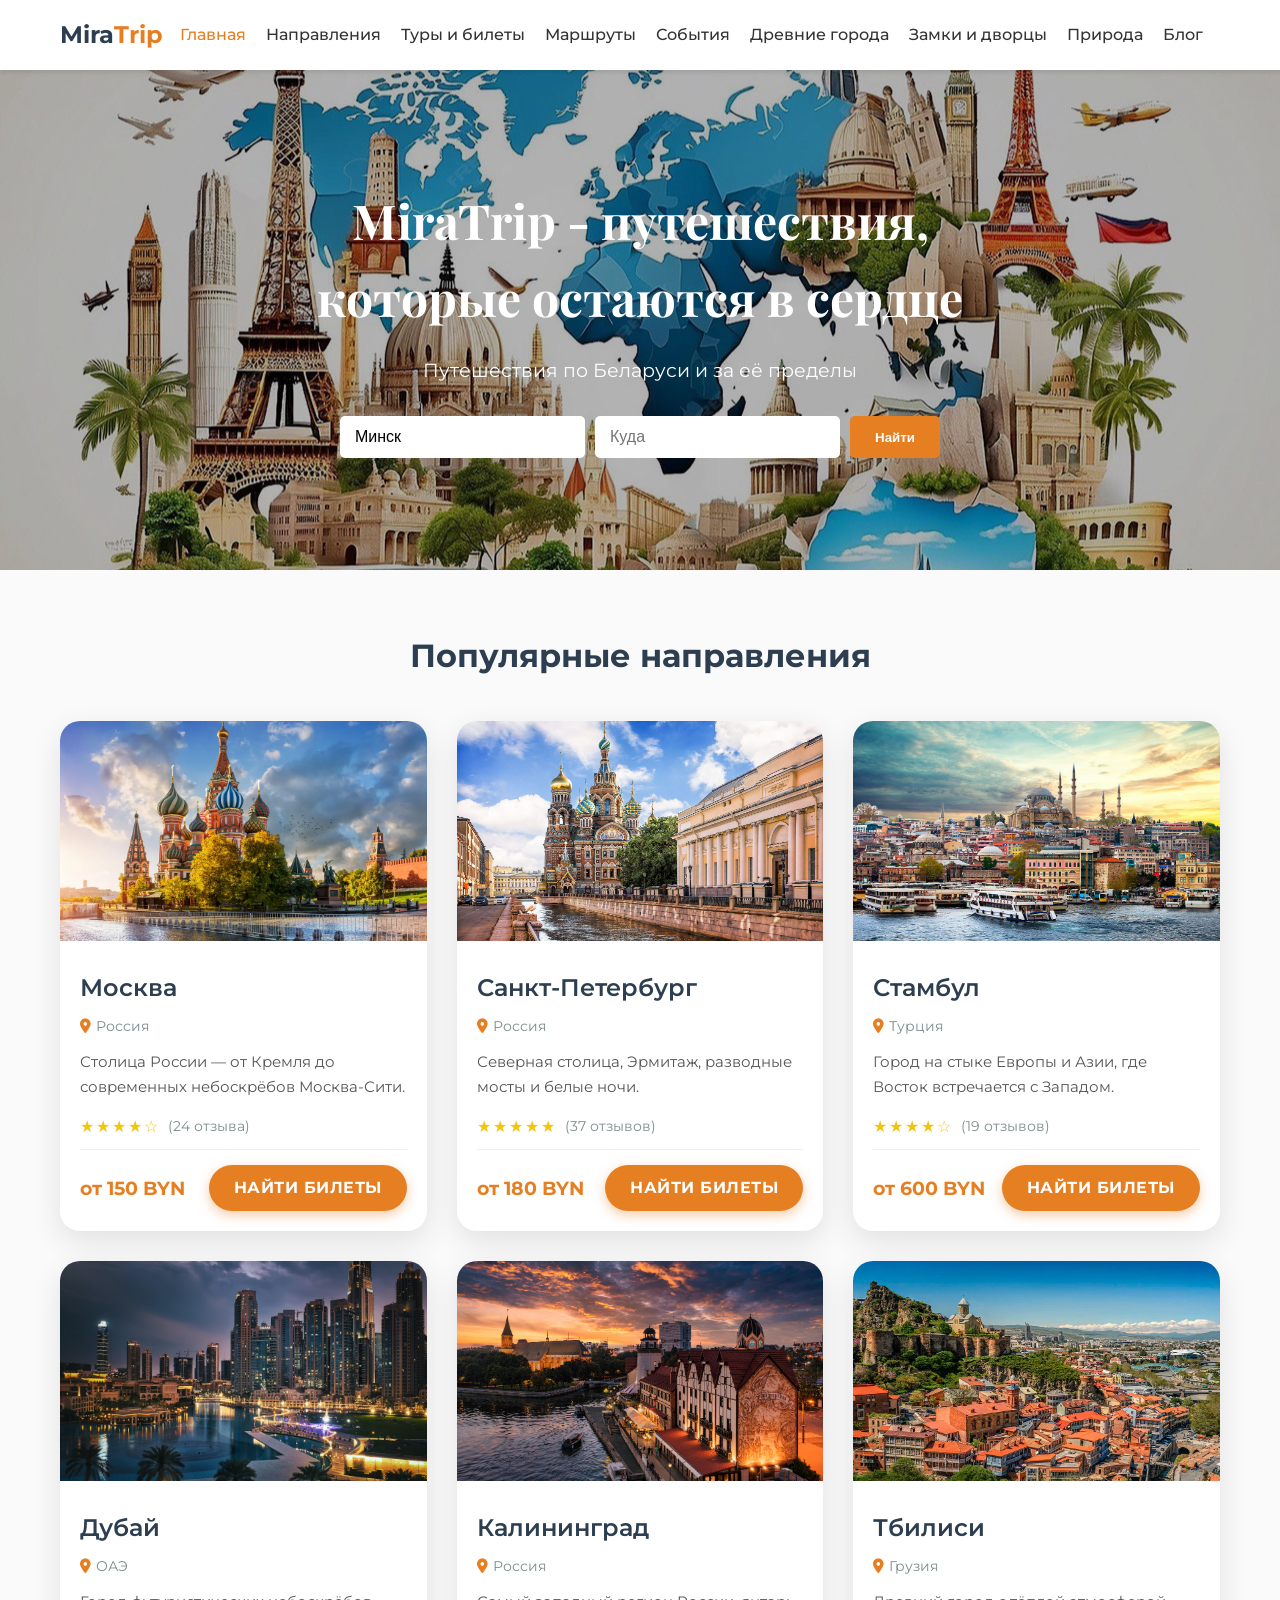
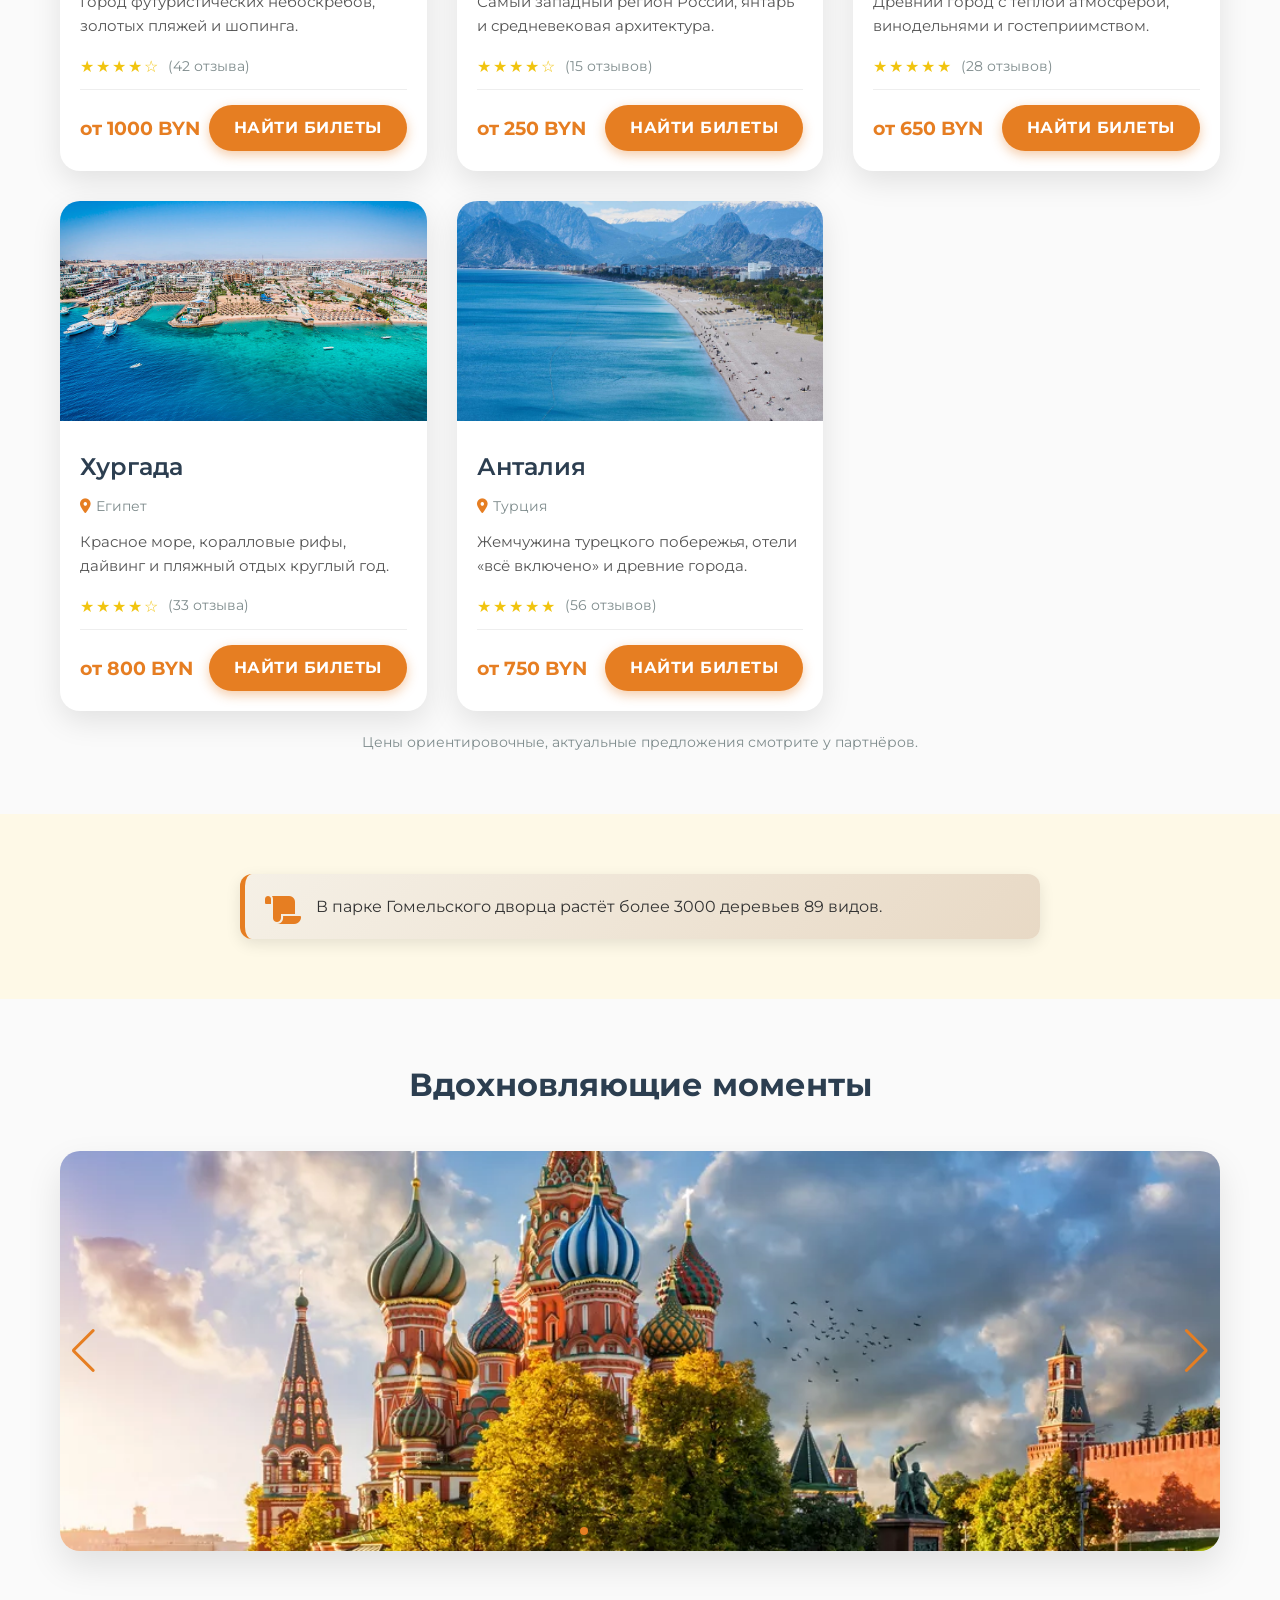
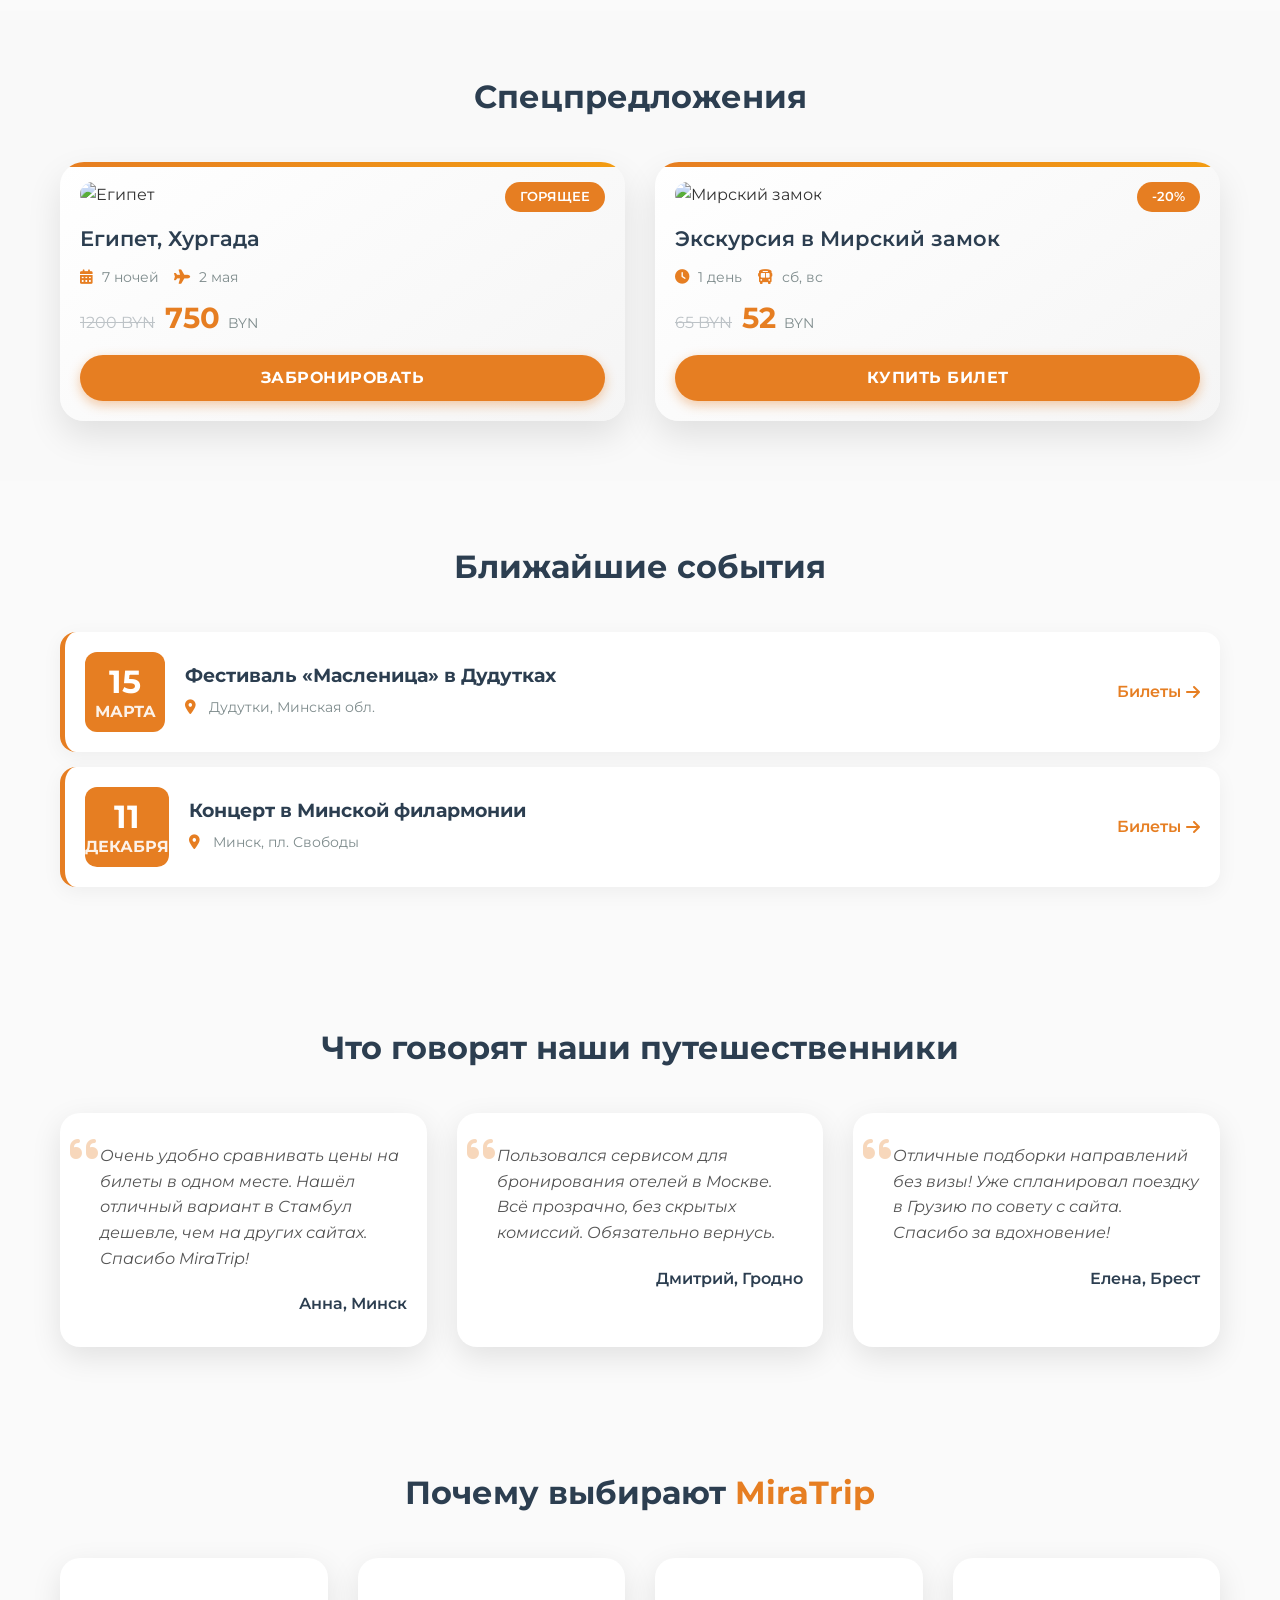
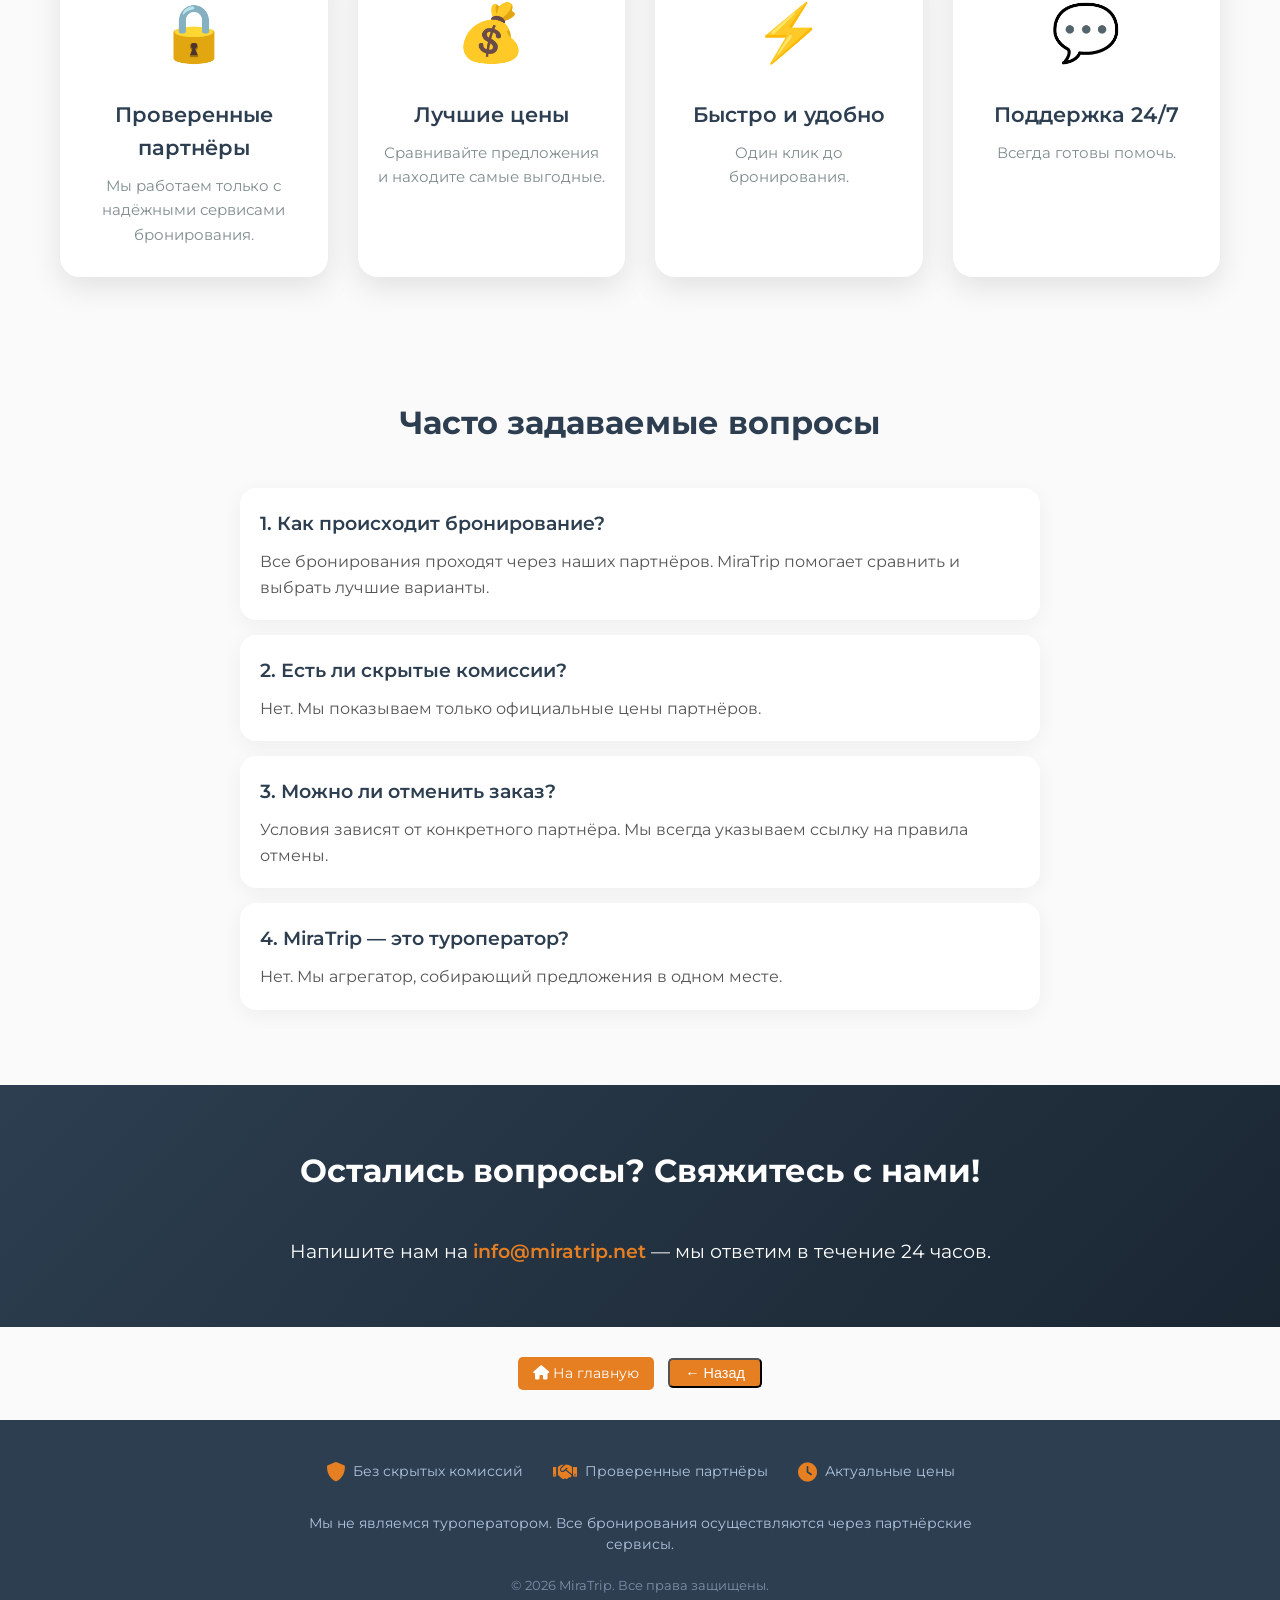
==== index.html @ 8f128252 "2 Запуск" ====
<!DOCTYPE html>
<html lang="ru">
<head>
    <meta charset="UTF-8">
    <meta name="viewport" content="width=device-width, initial-scale=1.0">
    
    <!-- Код подтверждения Travelpayouts (не удаляйте) -->
    <script data-noptimize="1" data-cfasync="false" data-wpfc-render="false">
        (function () {
            var script = document.createElement("script");
            script.async = 1;
            script.src = 'https://emrld.cc/NDk5NDI3.js?t=499427';
            document.head.appendChild(script);
        })();
    </script>

    <title>MiraTrip - путешествия, которые остаются в сердце</title>
    <link rel="preconnect" href="https://fonts.googleapis.com">
    <link rel="preconnect" href="https://fonts.gstatic.com" crossorigin>
    <link href="https://fonts.googleapis.com/css2?family=Montserrat:wght@300;400;500;600;700&family=Playfair+Display:wght@700&display=swap" rel="stylesheet">
    <link rel="stylesheet" href="https://cdnjs.cloudflare.com/ajax/libs/font-awesome/6.0.0-beta3/css/all.min.css">
    <link rel="stylesheet" href="https://cdn.jsdelivr.net/npm/swiper@11/swiper-bundle.min.css" />
    <link rel="stylesheet" href="css/style.css">

    <!-- 🔧 Жёсткое исправление ширины формы поиска на мобильных -->
    <style>
        @media (max-width: 768px) {
            .hero__content .search-container,
            .search-container {
                max-width: 280px !important;
                width: 100% !important;
                margin-left: auto !important;
                margin-right: auto !important;
                padding: 0 !important;
            }
            .hero__content .search-form,
            .search-form {
                flex-direction: column !important;
                gap: 5px !important;
                width: 100% !important;
            }
            .hero__content .search-form__input,
            .hero__content .search-form__btn,
            .search-form__input,
            .search-form__btn {
                width: 100% !important;
                min-width: 0 !important;
                padding: 8px 12px !important;
                font-size: 0.9rem !important;
                box-sizing: border-box !important;
                border-radius: 5px !important;
            }
            .hero__content .search-form__btn,
            .search-form__btn {
                background: #e67e22 !important;
                color: #fff !important;
                font-weight: 600 !important;
            }
            .hero__content {
                padding-left: 10px !important;
                padding-right: 10px !important;
            }
        }
        @media (max-width: 480px) {
            .hero__content .search-container,
            .search-container {
                max-width: 220px !important;
            }
            .hero__content .search-form__input,
            .hero__content .search-form__btn,
            .search-form__input,
            .search-form__btn {
                padding: 6px 10px !important;
                font-size: 0.85rem !important;
            }
        }
    </style>
</head>
<body>

    <!-- Шапка -->
    <header class="header">
        <div class="container">
            <div class="header__inner">
                <div class="logo">Mira<span>Trip</span></div>
                <nav class="nav">
                    <ul class="nav__list">
                        <li><a href="index.html" class="nav__link active">Главная</a></li>
                        <li><a href="pages/destinations.html" class="nav__link">Направления</a></li>
                        <li><a href="pages/tours.html" class="nav__link">Туры и билеты</a></li>
                        <li><a href="pages/routes.html" class="nav__link">Маршруты</a></li>
                        <li><a href="pages/events.html" class="nav__link">События</a></li>
                        <li><a href="pages/ancient-cities.html" class="nav__link">Древние города</a></li>
                        <li><a href="pages/castles.html" class="nav__link">Замки и дворцы</a></li>
                        <li><a href="pages/nature.html" class="nav__link">Природа</a></li>
                        <li><a href="blog.html" class="nav__link">Блог</a></li>
                    </ul>
                </nav>
                <div class="header__actions">
                    <button class="burger" id="burger">
                        <span></span><span></span><span></span>
                    </button>
                </div>
            </div>
        </div>
    </header>

    <!-- Hero-блок с поиском (фон Glava.jpg) -->
    <section class="hero">
        <div class="hero__slider" style="background-image: url('images/Glava.jpg');">
            <div class="container">
                <div class="hero__content">
                    <h1 class="hero__title">MiraTrip - путешествия, <br>которые остаются в сердце</h1>
                    <p class="hero__subtitle">Путешествия по Беларуси и за её пределы</p>
                    <div class="search-container">
                        <form class="search-form" action="https://www.aviasales.by/search" method="get" target="_blank">
                            <input type="hidden" name="marker" value="704140">
                            <input type="hidden" name="subid" value="main_search">
                            <input type="text" class="search-form__input" name="origin" placeholder="Откуда" value="Минск">
                            <input type="text" class="search-form__input" id="destination-input" name="destination" placeholder="Куда" autocomplete="off">
                            <button type="submit" class="search-form__btn">Найти</button>
                        </form>
                        <div id="suggestions" class="suggestions-box"></div>
                    </div>
                </div>
            </div>
        </div>
    </section>

    <!-- Популярные направления – 8 карточек с рейтингами -->
    <section class="section">
        <div class="container">
            <h2 class="section__title">Популярные направления</h2>
            <div class="cards-grid">
                <!-- Москва -->
                <a href="https://www.aviasales.by/search/MSQMOW1?marker=704140.moscow_flights" target="_blank" class="destination-card">
                    <img src="images/Moscow.jpg" alt="Москва" class="card-img" loading="lazy">
                    <div class="card-content">
                        <h3 class="card-title">Москва</h3>
                        <div class="card-location"><i class="fas fa-map-marker-alt"></i> Россия</div>
                        <p class="card-desc">Столица России — от Кремля до современных небоскрёбов Москва-Сити.</p>
                        <div class="card-rating">
                            <span class="stars">★★★★☆</span>
                            <span class="reviews">(24 отзыва)</span>
                        </div>
                        <div class="card-footer">
                            <span class="card-price">от 150 BYN</span>
                            <span class="card-btn">Найти билеты</span>
                        </div>
                    </div>
                </a>
                <!-- Санкт-Петербург -->
                <a href="https://www.aviasales.by/search/MSQLED1?marker=704140.spb_flights" target="_blank" class="destination-card">
                    <img src="images/Piterburg.jpg" alt="Санкт-Петербург" class="card-img" loading="lazy">
                    <div class="card-content">
                        <h3 class="card-title">Санкт-Петербург</h3>
                        <div class="card-location"><i class="fas fa-map-marker-alt"></i> Россия</div>
                        <p class="card-desc">Северная столица, Эрмитаж, разводные мосты и белые ночи.</p>
                        <div class="card-rating">
                            <span class="stars">★★★★★</span>
                            <span class="reviews">(37 отзывов)</span>
                        </div>
                        <div class="card-footer">
                            <span class="card-price">от 180 BYN</span>
                            <span class="card-btn">Найти билеты</span>
                        </div>
                    </div>
                </a>
                <!-- Стамбул -->
                <a href="https://www.aviasales.by/search/MSQIST1?marker=704140.istanbul_flights" target="_blank" class="destination-card">
                    <img src="images/Stambul.jpg" alt="Стамбул" class="card-img" loading="lazy">
                    <div class="card-content">
                        <h3 class="card-title">Стамбул</h3>
                        <div class="card-location"><i class="fas fa-map-marker-alt"></i> Турция</div>
                        <p class="card-desc">Город на стыке Европы и Азии, где Восток встречается с Западом.</p>
                        <div class="card-rating">
                            <span class="stars">★★★★☆</span>
                            <span class="reviews">(19 отзывов)</span>
                        </div>
                        <div class="card-footer">
                            <span class="card-price">от 600 BYN</span>
                            <span class="card-btn">Найти билеты</span>
                        </div>
                    </div>
                </a>
                <!-- Дубай -->
                <a href="https://www.aviasales.by/search/MSQDXB1?marker=704140.dubai_flights" target="_blank" class="destination-card">
                    <img src="images/Dubai.jpg" alt="Дубай" class="card-img" loading="lazy">
                    <div class="card-content">
                        <h3 class="card-title">Дубай</h3>
                        <div class="card-location"><i class="fas fa-map-marker-alt"></i> ОАЭ</div>
                        <p class="card-desc">Город футуристических небоскрёбов, золотых пляжей и шопинга.</p>
                        <div class="card-rating">
                            <span class="stars">★★★★☆</span>
                            <span class="reviews">(42 отзыва)</span>
                        </div>
                        <div class="card-footer">
                            <span class="card-price">от 1000 BYN</span>
                            <span class="card-btn">Найти билеты</span>
                        </div>
                    </div>
                </a>
                <!-- Калининград -->
                <a href="https://www.aviasales.by/search/MSQKGD1?marker=704140.kgd_flights" target="_blank" class="destination-card">
                    <img src="images/kaliningrad.jpg" alt="Калининград" class="card-img" loading="lazy">
                    <div class="card-content">
                        <h3 class="card-title">Калининград</h3>
                        <div class="card-location"><i class="fas fa-map-marker-alt"></i> Россия</div>
                        <p class="card-desc">Самый западный регион России, янтарь и средневековая архитектура.</p>
                        <div class="card-rating">
                            <span class="stars">★★★★☆</span>
                            <span class="reviews">(15 отзывов)</span>
                        </div>
                        <div class="card-footer">
                            <span class="card-price">от 250 BYN</span>
                            <span class="card-btn">Найти билеты</span>
                        </div>
                    </div>
                </a>
                <!-- Тбилиси -->
                <a href="https://www.aviasales.by/search/MSQTBS1?marker=704140.tbs_flights" target="_blank" class="destination-card">
                    <img src="images/tbilisi.jpg" alt="Тбилиси" class="card-img" loading="lazy">
                    <div class="card-content">
                        <h3 class="card-title">Тбилиси</h3>
                        <div class="card-location"><i class="fas fa-map-marker-alt"></i> Грузия</div>
                        <p class="card-desc">Древний город с тёплой атмосферой, винодельнями и гостеприимством.</p>
                        <div class="card-rating">
                            <span class="stars">★★★★★</span>
                            <span class="reviews">(28 отзывов)</span>
                        </div>
                        <div class="card-footer">
                            <span class="card-price">от 650 BYN</span>
                            <span class="card-btn">Найти билеты</span>
                        </div>
                    </div>
                </a>
                <!-- Хургада (Египет) -->
                <a href="https://www.aviasales.by/search/MSQHRG1?marker=704140.hurghada_flights" target="_blank" class="destination-card">
                    <img src="images/hurgady.jpg" alt="Хургада" class="card-img" loading="lazy">
                    <div class="card-content">
                        <h3 class="card-title">Хургада</h3>
                        <div class="card-location"><i class="fas fa-map-marker-alt"></i> Египет</div>
                        <p class="card-desc">Красное море, коралловые рифы, дайвинг и пляжный отдых круглый год.</p>
                        <div class="card-rating">
                            <span class="stars">★★★★☆</span>
                            <span class="reviews">(33 отзыва)</span>
                        </div>
                        <div class="card-footer">
                            <span class="card-price">от 800 BYN</span>
                            <span class="card-btn">Найти билеты</span>
                        </div>
                    </div>
                </a>
                <!-- Анталия (Турция) -->
                <a href="https://www.aviasales.by/search/MSQAYT1?marker=704140.antalya_flights" target="_blank" class="destination-card">
                    <img src="images/Antaliya.jpg" alt="Анталия" class="card-img" loading="lazy">
                    <div class="card-content">
                        <h3 class="card-title">Анталия</h3>
                        <div class="card-location"><i class="fas fa-map-marker-alt"></i> Турция</div>
                        <p class="card-desc">Жемчужина турецкого побережья, отели «всё включено» и древние города.</p>
                        <div class="card-rating">
                            <span class="stars">★★★★★</span>
                            <span class="reviews">(56 отзывов)</span>
                        </div>
                        <div class="card-footer">
                            <span class="card-price">от 750 BYN</span>
                            <span class="card-btn">Найти билеты</span>
                        </div>
                    </div>
                </a>
            </div>
            <p class="price-note">Цены ориентировочные, актуальные предложения смотрите у партнёров.</p>
        </div>
    </section>

    <!-- Блок с меняющимися фактами -->
    <section class="section fact-section" style="background: #fef9e7;">
        <div class="container">
            <div class="fact-block" style="max-width: 800px; margin: 0 auto;">
                <i class="fas fa-scroll"></i>
                <p class="fact-text">Загрузка интересного факта...</p>
            </div>
        </div>
    </section>

    <!-- Слайдер -->
    <section class="section">
        <div class="container">
            <h2 class="section__title">Вдохновляющие моменты</h2>
            <div class="swiper mySwiper">
                <div class="swiper-wrapper">
                    <div class="swiper-slide"><img src="images/Moscow.jpg" alt="Москва" loading="lazy"></div>
                    <div class="swiper-slide"><img src="images/Piterburg.jpg" alt="Санкт-Петербург" loading="lazy"></div>
                    <div class="swiper-slide"><img src="images/Stambul.jpg" alt="Стамбул" loading="lazy"></div>
                    <div class="swiper-slide"><img src="images/Dubai.jpg" alt="Дубай" loading="lazy"></div>
                    <div class="swiper-slide"><img src="images/kaliningrad.jpg" alt="Калининград" loading="lazy"></div>
                    <div class="swiper-slide"><img src="images/tbilisi.jpg" alt="Тбилиси" loading="lazy"></div>
                    <div class="swiper-slide"><img src="images/hurgady.jpg" alt="Хургада" loading="lazy"></div>
                    <div class="swiper-slide"><img src="images/Antaliya.jpg" alt="Анталия" loading="lazy"></div>
                </div>
                <div class="swiper-pagination"></div>
                <div class="swiper-button-next"></div>
                <div class="swiper-button-prev"></div>
            </div>
        </div>
    </section>

    <!-- Спецпредложения -->
    <section class="section section--offers">
        <div class="container">
            <h2 class="section__title">Спецпредложения</h2>
            <div class="cards-grid">
                <div class="tour-card">
                    <span class="tour-badge">Горящее</span>
                    <img src="images/egypt.jpg" alt="Египет" class="tour-img" loading="lazy">
                    <h3 class="tour-title">Египет, Хургада</h3>
                    <div class="tour-meta"><span><i class="fas fa-calendar-alt"></i> 7 ночей</span><span><i class="fas fa-plane"></i> 2 мая</span></div>
                    <div class="tour-price-block"><span class="tour-price-old">1200 BYN</span><span class="tour-price-new">750 <small>BYN</small></span></div>
                    <a href="#" class="tour-btn">Забронировать</a>
                </div>
                <div class="tour-card">
                    <span class="tour-badge">-20%</span>
                    <img src="images/mir.jpg" alt="Мирский замок" class="tour-img" loading="lazy">
                    <h3 class="tour-title">Экскурсия в Мирский замок</h3>
                    <div class="tour-meta"><span><i class="fas fa-clock"></i> 1 день</span><span><i class="fas fa-bus"></i> сб, вс</span></div>
                    <div class="tour-price-block"><span class="tour-price-old">65 BYN</span><span class="tour-price-new">52 <small>BYN</small></span></div>
                    <a href="#" class="tour-btn">Купить билет</a>
                </div>
            </div>
        </div>
    </section>

    <!-- Ближайшие события (с динамическими датами) -->
    <section class="section">
        <div class="container">
            <h2 class="section__title">Ближайшие события</h2>
            <div class="events">
                <div class="event-card">
                    <div class="event-date"><span class="day">15</span><span class="month">марта</span></div>
                    <div class="event-info">
                        <h4>Фестиваль «Масленица» в Дудутках</h4>
                        <p><i class="fas fa-map-marker-alt"></i> Дудутки, Минская обл.</p>
                    </div>
                    <a href="#" class="event-link">Билеты <i class="fas fa-arrow-right"></i></a>
                </div>
                <div class="event-card">
                    <div class="event-date"><span class="day">25</span><span class="month">марта</span></div>
                    <div class="event-info">
                        <h4>Концерт в Минской филармонии</h4>
                        <p><i class="fas fa-map-marker-alt"></i> Минск, пл. Свободы</p>
                    </div>
                    <a href="#" class="event-link">Билеты <i class="fas fa-arrow-right"></i></a>
                </div>
            </div>
        </div>
    </section>

    <!-- Отзывы -->
    <section class="section testimonials">
        <div class="container">
            <h2 class="section__title">Что говорят наши путешественники</h2>
            <div class="testimonials-grid">
                <div class="testimonial-card">
                    <div class="testimonial-content">
                        <i class="fas fa-quote-left"></i>
                        <p>Очень удобно сравнивать цены на билеты в одном месте. Нашёл отличный вариант в Стамбул дешевле, чем на других сайтах. Спасибо MiraTrip!</p>
                    </div>
                    <div class="testimonial-author">
                        <span>Анна, Минск</span>
                    </div>
                </div>
                <div class="testimonial-card">
                    <div class="testimonial-content">
                        <i class="fas fa-quote-left"></i>
                        <p>Пользовался сервисом для бронирования отелей в Москве. Всё прозрачно, без скрытых комиссий. Обязательно вернусь.</p>
                    </div>
                    <div class="testimonial-author">
                        <span>Дмитрий, Гродно</span>
                    </div>
                </div>
                <div class="testimonial-card">
                    <div class="testimonial-content">
                        <i class="fas fa-quote-left"></i>
                        <p>Отличные подборки направлений без визы! Уже спланировал поездку в Грузию по совету с сайта. Спасибо за вдохновение!</p>
                    </div>
                    <div class="testimonial-author">
                        <span>Елена, Брест</span>
                    </div>
                </div>
            </div>
        </div>
    </section>

    <!-- Почему MiraTrip -->
    <section class="section why-us">
        <div class="container">
            <h2 class="section__title">Почему выбирают <span>MiraTrip</span></h2>
            <div class="benefits-grid">
                <div class="benefit-card">
                    <div class="benefit-icon">🔒</div>
                    <h3 class="benefit-title">Проверенные партнёры</h3>
                    <p class="benefit-description">Мы работаем только с надёжными сервисами бронирования.</p>
                </div>
                <div class="benefit-card">
                    <div class="benefit-icon">💰</div>
                    <h3 class="benefit-title">Лучшие цены</h3>
                    <p class="benefit-description">Сравнивайте предложения и находите самые выгодные.</p>
                </div>
                <div class="benefit-card">
                    <div class="benefit-icon">⚡</div>
                    <h3 class="benefit-title">Быстро и удобно</h3>
                    <p class="benefit-description">Один клик до бронирования.</p>
                </div>
                <div class="benefit-card">
                    <div class="benefit-icon">💬</div>
                    <h3 class="benefit-title">Поддержка 24/7</h3>
                    <p class="benefit-description">Всегда готовы помочь.</p>
                </div>
            </div>
        </div>
    </section>

    <!-- FAQ -->
    <section class="section faq">
        <div class="container">
            <h2 class="section__title">Часто задаваемые вопросы</h2>
            <div class="faq-grid">
                <div class="faq-item">
                    <h4 class="faq-question">1. Как происходит бронирование?</h4>
                    <p class="faq-answer">Все бронирования проходят через наших партнёров. MiraTrip помогает сравнить и выбрать лучшие варианты.</p>
                </div>
                <div class="faq-item">
                    <h4 class="faq-question">2. Есть ли скрытые комиссии?</h4>
                    <p class="faq-answer">Нет. Мы показываем только официальные цены партнёров.</p>
                </div>
                <div class="faq-item">
                    <h4 class="faq-question">3. Можно ли отменить заказ?</h4>
                    <p class="faq-answer">Условия зависят от конкретного партнёра. Мы всегда указываем ссылку на правила отмены.</p>
                </div>
                <div class="faq-item">
                    <h4 class="faq-question">4. MiraTrip — это туроператор?</h4>
                    <p class="faq-answer">Нет. Мы агрегатор, собирающий предложения в одном месте.</p>
                </div>
            </div>
        </div>
    </section>

    <!-- Контакты -->
    <section class="section contact">
        <div class="container">
            <h2 class="section__title">Остались вопросы? Свяжитесь с нами!</h2>
            <p class="contact-text">Напишите нам на <a href="mailto:info@miratrip.net">info@miratrip.net</a> — мы ответим в течение 24 часов.</p>
        </div>
    </section>

    <!-- Кнопки навигации -->
    <div class="back-nav">
        <a href="index.html" class="btn btn--small"><i class="fas fa-home"></i> На главную</a>
        <button onclick="history.back()" class="btn btn--small">← Назад</button>
    </div>

    <!-- Футер -->
    <footer class="footer">
        <div class="container">
            <div class="trust-icons">
                <span class="trust-item"><i class="fas fa-shield-alt"></i> Без скрытых комиссий</span>
                <span class="trust-item"><i class="fas fa-handshake"></i> Проверенные партнёры</span>
                <span class="trust-item"><i class="fas fa-clock"></i> Актуальные цены</span>
            </div>
            <p class="disclaimer">Мы не являемся туроператором. Все бронирования осуществляются через партнёрские сервисы.</p>
            <p class="footer-copy">© 2026 MiraTrip. Все права защищены.</p>
        </div>
    </footer>

    <!-- Swiper JS -->
    <script src="https://cdn.jsdelivr.net/npm/swiper@11/swiper-bundle.min.js"></script>
    <script>
        var swiper = new Swiper('.mySwiper', {
            loop: true,
            autoplay: { delay: 3000, disableOnInteraction: false },
            pagination: { el: '.swiper-pagination', clickable: true },
            navigation: { nextEl: '.swiper-button-next', prevEl: '.swiper-button-prev' },
        });
    </script>

    <!-- Скрипт для подсказок и динамических дат событий -->
    <script>
        // Подсказки для поля "Куда"
        const popularDestinations = [
            "Москва", "Санкт-Петербург", "Стамбул", "Дубай", "Калининград", 
            "Тбилиси", "Хургада", "Анталия", "Ереван", "Баку", 
            "Ташкент", "Алматы", "Варшава", "Вильнюс", "Рига", 
            "Таллин", "Хельсинки", "Стокгольм", "Прага", "Вена"
        ];

        const input = document.getElementById('destination-input');
        const suggestionsBox = document.getElementById('suggestions');

        input.addEventListener('input', function() {
            const query = this.value.toLowerCase().trim();
            if (query.length < 1) {
                suggestionsBox.style.display = 'none';
                return;
            }
            const matches = popularDestinations.filter(city => 
                city.toLowerCase().includes(query)
            ).slice(0, 8);
            
            if (matches.length === 0) {
                suggestionsBox.style.display = 'none';
                return;
            }
            
            let html = '';
            matches.forEach(city => {
                html += `<div onclick="selectCity('${city}')">${city}</div>`;
            });
            suggestionsBox.innerHTML = html;
            suggestionsBox.style.display = 'block';
        });

        window.selectCity = function(city) {
            input.value = city;
            suggestionsBox.style.display = 'none';
        };

        document.addEventListener('click', function(event) {
            if (!input.contains(event.target) && !suggestionsBox.contains(event.target)) {
                suggestionsBox.style.display = 'none';
            }
        });

        // Динамические даты для событий
        (function() {
            const eventCards = document.querySelectorAll('.event-card');
            if (eventCards.length >= 2) {
                const now = new Date();
                const dayOfWeek = now.getDay();
                
                function getNextDate(targetDay) {
                    const result = new Date(now);
                    result.setDate(now.getDate() + ((targetDay + 7 - dayOfWeek) % 7));
                    return result;
                }
                
                const nextFriday = getNextDate(5);
                const monthNames = ['января','февраля','марта','апреля','мая','июня','июля','августа','сентября','октября','ноября','декабря'];
                
                const secondEventDate = eventCards[1].querySelector('.event-date');
                if (secondEventDate) {
                    secondEventDate.querySelector('.day').textContent = nextFriday.getDate();
                    secondEventDate.querySelector('.month').textContent = monthNames[nextFriday.getMonth()];
                }
            }
        })();
    </script>

    <script src="js/main.js"></script>
</body>
</html>
---- css/style.css ----
* {
    margin: 0;
    padding: 0;
    box-sizing: border-box;
}

body {
    font-family: 'Montserrat', sans-serif;
    background: #fafafa;
    color: #333;
    line-height: 1.6;
}

.container {
    max-width: 1200px;
    margin: 0 auto;
    padding: 0 20px;
}

/* Шапка */
.header {
    background: #fff;
    box-shadow: 0 2px 5px rgba(0,0,0,0.1);
    position: sticky;
    top: 0;
    z-index: 100;
}

.header__inner {
    display: flex;
    align-items: center;
    justify-content: space-between;
    height: 70px;
}

.logo {
    position: relative;
    cursor: pointer;
    user-select: none;
    font-size: 1.5rem;
    font-weight: bold;
    color: #2c3e50;
    display: inline-block;
}
.logo span {
    color: #e67e22;
}

.logo.clicked::after {
    content: '\f072';
    font-family: 'Font Awesome 6 Free';
    font-weight: 900;
    position: absolute;
    left: 0;
    top: 50%;
    transform: translateY(-50%);
    color: #e67e22;
    font-size: 1.8rem;
    animation: flyThrough 2s ease-in-out forwards;
    pointer-events: none;
    z-index: 10;
}

@keyframes flyThrough {
    0% { left: 0; transform: translateY(-50%) scale(0); opacity: 0; }
    10% { transform: translateY(-50%) scale(1); opacity: 1; }
    90% { transform: translateY(-50%) scale(1); opacity: 1; }
    100% { left: 100%; transform: translateY(-50%) translateX(-100%) scale(0); opacity: 0; }
}

.nav__list {
    display: flex;
    list-style: none;
    gap: 20px;
}

.nav__link {
    text-decoration: none;
    color: #333;
    font-weight: 500;
    transition: color 0.3s;
}
.nav__link:hover,
.nav__link.active {
    color: #e67e22;
}

.burger {
    display: none;
    flex-direction: column;
    background: none;
    border: none;
    cursor: pointer;
}
.burger span {
    width: 25px;
    height: 3px;
    background: #333;
    margin: 3px 0;
}

.btn {
    display: inline-block;
    background: #e67e22;
    color: #fff;
    padding: 10px 20px;
    text-decoration: none;
    border-radius: 5px;
    transition: background 0.3s;
}
.btn:hover {
    background: #d35400;
}
.btn--small {
    padding: 5px 15px;
    font-size: 0.9rem;
}

/* Hero */
.hero__slider {
    min-height: 500px;
    height: auto;
    background-size: cover;
    background-position: center;
    display: flex;
    align-items: center;
    position: relative;
}
.hero__slider::before {
    content: '';
    position: absolute;
    top: 0;
    left: 0;
    width: 100%;
    height: 100%;
    background: rgba(0,0,0,0.3);
}
.hero__content {
    position: relative;
    z-index: 1;
    padding: 40px 20px;
    text-align: center;
    color: #fff;
}
.hero__title {
    font-family: 'Playfair Display', 'Montserrat', serif;
    font-size: 3rem;
    margin-bottom: 20px;
    font-weight: 700;
    color: #fff;
}
.hero__subtitle {
    font-size: 1.2rem;
    margin-bottom: 30px;
    color: #fff;
}

/* Форма поиска и подсказки */
.search-container {
    position: relative;
    max-width: 600px;
    margin: 0 auto;
}
.search-form {
    display: flex;
    flex-wrap: wrap;
    gap: 10px;
    justify-content: center;
}
.search-form__input {
    flex: 1 1 200px;
    padding: 12px 15px;
    border: none;
    border-radius: 5px;
    font-size: 1rem;
    outline: none;
    width: 100%;
}
.search-form__btn {
    padding: 12px 25px;
    background: #e67e22;
    color: #fff;
    border: none;
    border-radius: 5px;
    cursor: pointer;
    font-weight: 600;
    transition: background 0.3s;
    white-space: nowrap;
}
.search-form__btn:hover {
    background: #d35400;
}
.suggestions-box {
    position: absolute;
    top: 100%;
    left: 0;
    right: 0;
    background: white;
    border: 1px solid #ddd;
    border-radius: 0 0 5px 5px;
    box-shadow: 0 4px 8px rgba(0,0,0,0.1);
    z-index: 1000;
    max-height: 250px;
    overflow-y: auto;
    display: none;
}
.suggestions-box div {
    padding: 8px 12px;
    cursor: pointer;
    color: #333;
    font-size: 0.9rem;
    transition: background 0.2s;
    border-bottom: 1px solid #f0f0f0;
}
.suggestions-box div:last-child {
    border-bottom: none;
}
.suggestions-box div:hover {
    background: #e67e22;
    color: white;
}

/* Секции */
.section {
    padding: 60px 0;
}
.section--offers {
    background: #f9f9f9;
}
.section__title {
    text-align: center;
    margin-bottom: 40px;
    font-size: 2rem;
    color: #2c3e50;
}
.section__title span {
    color: #e67e22;
}
.price-note {
    font-size: 0.9rem;
    color: #7f8c8d;
    text-align: center;
    margin-top: 20px;
}

/* Сетка карточек */
.cards-grid {
    display: grid;
    grid-template-columns: repeat(auto-fit, minmax(300px, 1fr));
    gap: 30px;
    margin-top: 40px;
}

.destination-card {
    background: #fff;
    border-radius: 20px;
    overflow: hidden;
    box-shadow: 0 10px 30px rgba(0,0,0,0.1);
    transition: transform 0.3s ease, box-shadow 0.3s ease;
    text-decoration: none;
    color: inherit;
    display: block;
}
.destination-card:hover {
    transform: translateY(-10px);
    box-shadow: 0 20px 40px rgba(0,0,0,0.2);
}
.card-img {
    width: 100%;
    height: 220px;
    object-fit: cover;
    transition: transform 0.5s ease;
}
.destination-card:hover .card-img {
    transform: scale(1.05);
}
.card-content {
    padding: 20px;
}
.card-title {
    font-size: 1.5rem;
    font-weight: 600;
    margin-bottom: 8px;
    color: #2c3e50;
}
.card-location {
    display: flex;
    align-items: center;
    gap: 5px;
    color: #7f8c8d;
    font-size: 0.9rem;
    margin-bottom: 12px;
}
.card-location i {
    color: #e67e22;
}
.card-desc {
    color: #555;
    font-size: 0.95rem;
    margin-bottom: 15px;
}
.card-footer {
    display: flex;
    justify-content: space-between;
    align-items: center;
    border-top: 1px solid #eee;
    padding-top: 15px;
}
.card-price {
    font-weight: 700;
    color: #e67e22;
    font-size: 1.2rem;
}
.card-btn {
    background: #e67e22;
    color: #fff;
    padding: 8px 20px;
    border-radius: 30px;
    transition: background 0.3s;
    text-decoration: none;
    display: inline-block;
}
.card-btn:hover {
    background: #d35400;
}

/* Карточка тура / спецпредложения (Tour Card) */
.tour-card {
    background: linear-gradient(145deg, #ffffff, #f5f5f5);
    border-radius: 24px;
    padding: 20px;
    box-shadow: 0 15px 35px rgba(0,0,0,0.1);
    transition: all 0.3s ease;
    position: relative;
    overflow: hidden;
}
.tour-card::before {
    content: '';
    position: absolute;
    top: 0;
    left: 0;
    width: 100%;
    height: 5px;
    background: linear-gradient(90deg, #e67e22, #f39c12);
}
.tour-card:hover {
    transform: scale(1.02);
    box-shadow: 0 25px 50px rgba(230,126,34,0.2);
}
.tour-badge {
    position: absolute;
    top: 20px;
    right: 20px;
    background: #e67e22;
    color: #fff;
    padding: 5px 15px;
    border-radius: 30px;
    font-size: 0.8rem;
    font-weight: 600;
    text-transform: uppercase;
}
.tour-img {
    width: 100%;
    height: 180px;
    object-fit: cover;
    border-radius: 16px;
    margin-bottom: 15px;
}
.tour-title {
    font-size: 1.3rem;
    font-weight: 600;
    margin-bottom: 10px;
    color: #2c3e50;
    padding-right: 60px;
}
.tour-meta {
    display: flex;
    gap: 15px;
    margin-bottom: 15px;
    color: #7f8c8d;
    font-size: 0.9rem;
    flex-wrap: wrap;
}
.tour-meta i {
    color: #e67e22;
    margin-right: 5px;
}
.tour-price-block {
    display: flex;
    align-items: baseline;
    gap: 10px;
    margin-bottom: 20px;
    flex-wrap: wrap;
}
.tour-price-old {
    color: #bdc3c7;
    text-decoration: line-through;
    font-size: 1rem;
}
.tour-price-new {
    color: #e67e22;
    font-size: 1.8rem;
    font-weight: 700;
    line-height: 1;
}
.tour-price-new small {
    font-size: 0.9rem;
    font-weight: 400;
    color: #7f8c8d;
}
.tour-btn {
    display: block;
    width: 100%;
    background: #2c3e50;
    color: #fff;
    text-align: center;
    padding: 12px;
    border-radius: 12px;
    text-decoration: none;
    font-weight: 600;
    transition: background 0.3s;
}
.tour-btn:hover {
    background: #1a2632;
}

/* Карточка события (Event Card) */
.event-card {
    display: flex;
    align-items: center;
    background: #fff;
    border-radius: 16px;
    padding: 20px;
    margin-bottom: 15px;
    box-shadow: 0 5px 20px rgba(0,0,0,0.05);
    transition: box-shadow 0.3s;
    border-left: 5px solid #e67e22;
}
.event-card:hover {
    box-shadow: 0 10px 30px rgba(230,126,34,0.15);
}
.event-date {
    background: #e67e22;
    color: #fff;
    min-width: 80px;
    height: 80px;
    border-radius: 12px;
    display: flex;
    flex-direction: column;
    align-items: center;
    justify-content: center;
    margin-right: 20px;
    font-weight: 700;
    line-height: 1.2;
    text-transform: uppercase;
}
.event-date .day {
    font-size: 2rem;
}
.event-date .month {
    font-size: 1rem;
    opacity: 0.9;
}
.event-info {
    flex: 1;
}
.event-info h4 {
    font-size: 1.2rem;
    margin-bottom: 5px;
    color: #2c3e50;
}
.event-info p {
    color: #7f8c8d;
    font-size: 0.9rem;
    margin-bottom: 5px;
}
.event-info p i {
    color: #e67e22;
    width: 20px;
}
.event-link {
    color: #e67e22;
    text-decoration: none;
    font-weight: 600;
    display: inline-flex;
    align-items: center;
    gap: 5px;
    transition: gap 0.3s;
}
.event-link:hover {
    gap: 10px;
}

/* Блок фактов */
.fact-block {
    background: linear-gradient(135deg, #f5f0e6, #e8d9c5);
    border-left: 5px solid #e67e22;
    padding: 20px;
    border-radius: 12px;
    margin: 20px 0;
    box-shadow: 0 5px 15px rgba(0,0,0,0.1);
    transition: opacity 0.5s;
}
.fact-block i {
    color: #e67e22;
    font-size: 2rem;
    margin-right: 15px;
    float: left;
}
.fact-block.fade-out { opacity: 0; }
.fact-block.fade-in { opacity: 1; }

/* Слайдер (Swiper) */
.swiper {
    width: 100%;
    height: 400px;
    border-radius: 20px;
    overflow: hidden;
    box-shadow: 0 15px 35px rgba(0,0,0,0.1);
}
.swiper-slide img {
    width: 100%;
    height: 100%;
    object-fit: cover;
}
.swiper-pagination-bullet-active {
    background: #e67e22;
}
.swiper-button-next, .swiper-button-prev {
    color: #e67e22;
}

/* НОВЫЙ БЛОК: Отзывы */
.testimonials-grid {
    display: grid;
    grid-template-columns: repeat(auto-fit, minmax(280px, 1fr));
    gap: 30px;
    margin-top: 30px;
}
.testimonial-card {
    background: #fff;
    border-radius: 20px;
    padding: 30px 20px;
    box-shadow: 0 10px 30px rgba(0,0,0,0.1);
    transition: transform 0.3s, box-shadow 0.3s;
}
.testimonial-card:hover {
    transform: translateY(-5px);
    box-shadow: 0 20px 40px rgba(0,0,0,0.15);
}
.testimonial-content {
    position: relative;
    margin-bottom: 20px;
}
.testimonial-content i {
    color: #e67e22;
    font-size: 2rem;
    opacity: 0.3;
    position: absolute;
    top: -10px;
    left: -10px;
}
.testimonial-content p {
    font-style: italic;
    color: #555;
    line-height: 1.6;
    padding-left: 20px;
}
.testimonial-author span {
    font-weight: 600;
    color: #2c3e50;
    display: block;
    text-align: right;
}

/* НОВЫЙ БЛОК: Преимущества */
.benefits-grid {
    display: grid;
    grid-template-columns: repeat(auto-fit, minmax(240px, 1fr));
    gap: 30px;
    margin-top: 30px;
}
.benefit-card {
    background: #fff;
    border-radius: 20px;
    padding: 30px 20px;
    text-align: center;
    box-shadow: 0 10px 30px rgba(0,0,0,0.1);
    transition: transform 0.3s, box-shadow 0.3s;
}
.benefit-card:hover {
    transform: translateY(-5px);
    box-shadow: 0 20px 40px rgba(0,0,0,0.15);
}
.benefit-icon {
    font-size: 3.5rem;
    margin-bottom: 20px;
}
.benefit-title {
    font-size: 1.3rem;
    font-weight: 600;
    margin-bottom: 10px;
    color: #2c3e50;
}
.benefit-description {
    color: #7f8c8d;
    font-size: 0.95rem;
}

/* НОВЫЙ БЛОК: FAQ */
.faq-grid {
    max-width: 800px;
    margin: 0 auto;
}
.faq-item {
    background: #fff;
    border-radius: 16px;
    padding: 20px;
    margin-bottom: 15px;
    box-shadow: 0 5px 20px rgba(0,0,0,0.05);
    transition: box-shadow 0.3s;
}
.faq-item:hover {
    box-shadow: 0 10px 30px rgba(0,0,0,0.1);
}
.faq-question {
    font-size: 1.2rem;
    font-weight: 600;
    margin-bottom: 10px;
    color: #2c3e50;
}
.faq-answer {
    color: #555;
    line-height: 1.6;
}

/* НОВЫЙ БЛОК: Контакты */
.contact {
    background: linear-gradient(135deg, #2c3e50, #1a2632);
    color: #fff;
    text-align: center;
    padding: 60px 0;
}
.contact .section__title {
    color: #fff;
}
.contact-text {
    font-size: 1.2rem;
    margin-top: 20px;
}
.contact-text a {
    color: #e67e22;
    text-decoration: none;
    font-weight: 600;
}
.contact-text a:hover {
    text-decoration: underline;
}

/* Кнопки навигации */
.back-nav {
    text-align: center;
    margin: 30px 0;
}
.back-nav .btn {
    margin: 0 5px;
}

/* Футер */
.footer {
    background: #2c3e50;
    color: #fff;
    padding: 40px 0 20px;
    text-align: center;
}
.trust-icons {
    display: flex;
    flex-wrap: wrap;
    justify-content: center;
    gap: 30px;
    margin-bottom: 30px;
}
.trust-item {
    font-size: 0.9rem;
    color: #b0c4de;
    display: flex;
    align-items: center;
    gap: 8px;
}
.trust-item i {
    color: #e67e22;
    font-size: 1.2rem;
}
.disclaimer {
    font-size: 0.9rem;
    color: #b0c4de;
    max-width: 700px;
    margin: 0 auto 20px;
    line-height: 1.5;
}
.footer-copy {
    font-size: 0.8rem;
    color: #7f8fa6;
}

/* Мобильная адаптация */
@media (max-width: 768px) {
    .nav {
        position: fixed;
        top: 70px;
        left: -100%;
        width: 100%;
        height: calc(100vh - 70px);
        background: #fff;
        transition: left 0.3s;
    }
    .nav.active {
        left: 0;
    }
    .nav__list {
        flex-direction: column;
        align-items: center;
        padding-top: 30px;
    }
    .burger {
        display: flex;
    }
    .event-card {
        flex-direction: column;
        align-items: flex-start;
        text-align: left;
    }
    .event-date {
        margin-bottom: 15px;
        margin-right: 0;
    }
    .tour-title {
        padding-right: 0;
    }
    .tour-badge {
        position: static;
        display: inline-block;
        margin-bottom: 10px;
    }
    .swiper {
        height: 250px;
    }

    /* Компактная форма поиска */
    .hero__content {
        padding: 20px 10px;
    }
    .search-container {
        max-width: 260px !important;
        margin: 0 auto !important;
    }
    .search-form {
        flex-direction: column;
        gap: 5px !important;
    }
    .search-form__input,
    .search-form__btn {
        width: 100% !important;
        padding: 8px 12px !important;
        font-size: 0.9rem !important;
        height: 38px !important;
    }
    .hero__title {
        font-size: 2rem !important;
        margin-bottom: 5px !important;
        line-height: 1.2 !important;
    }
    .hero__subtitle {
        font-size: 1rem !important;
        margin-bottom: 10px !important;
    }

    .cards-grid {
        gap: 15px;
    }
    .destination-card .card-content {
        padding: 15px;
    }
    .destination-card .card-title {
        font-size: 1.3rem;
    }
    .testimonials-grid,
    .benefits-grid {
        gap: 20px;
    }
    .trust-icons {
        gap: 15px;
    }
}

@media (max-width: 480px) {
    .hero__title {
        font-size: 1.6rem !important;
    }
    .hero__subtitle {
        font-size: 0.9rem !important;
    }
    .search-container {
        max-width: 220px !important;
    }
    .search-form__input,
    .search-form__btn {
        padding: 6px 10px !important;
        font-size: 0.85rem !important;
        height: 34px !important;
    }
    .section__title {
        font-size: 1.5rem;
    }
}

/* Стили для рейтингов */
.card-rating {
    display: flex;
    align-items: center;
    gap: 8px;
    margin: 10px 0;
}
.stars {
    color: #f1c40f;
    font-size: 1rem;
    letter-spacing: 2px;
}
.reviews {
    color: #7f8c8d;
    font-size: 0.85rem;
}

/* Усиление кнопок */
.card-btn, .cta-button, .tour-btn {
    background: #e67e22 !important;
    color: white !important;
    padding: 10px 25px !important;
    border-radius: 30px !important;
    font-weight: 700 !important;
    text-transform: uppercase !important;
    letter-spacing: 0.5px !important;
    box-shadow: 0 4px 12px rgba(230,126,34,0.4) !important;
    transition: all 0.3s !important;
    border: none !important;
}
.card-btn:hover, .cta-button:hover, .tour-btn:hover {
    background: #d35400 !important;
    box-shadow: 0 6px 16px rgba(230,126,34,0.6) !important;
    transform: translateY(-2px) !important;
}

/* Стиль для даты в статьях */
.article-date {
    color: #7f8c8d;
    margin-bottom: 20px;
    font-style: italic;
}

/* Жёсткая фиксация ширины формы поиска на мобильных */
@media (max-width: 768px) {
    .hero__content .search-container {
        max-width: 280px !important;
        width: 100% !important;
        margin-left: auto !important;
        margin-right: auto !important;
        padding: 0 !important;
    }
    .hero__content .search-form {
        flex-direction: column !important;
        gap: 5px !important;
    }
    .hero__content .search-form__input,
    .hero__content .search-form__btn {
        width: 100% !important;
        padding: 8px 12px !important;
        font-size: 0.9rem !important;
        box-sizing: border-box !important;
        border-radius: 5px !important;
    }
    .hero__content .search-form__btn {
        background: #e67e22 !important;
        color: #fff !important;
        font-weight: 600 !important;
    }
    /* Убираем возможные лишние отступы у родительских контейнеров */
    .hero__content {
        padding-left: 10px !important;
        padding-right: 10px !important;
    }
}

/* Для очень маленьких экранов (iPhone SE, Galaxy Fold) */
@media (max-width: 480px) {
    .hero__content .search-container {
        max-width: 220px !important;
    }
    .hero__content .search-form__input,
    .hero__content .search-form__btn {
        padding: 6px 10px !important;
        font-size: 0.85rem !important;
    }
}
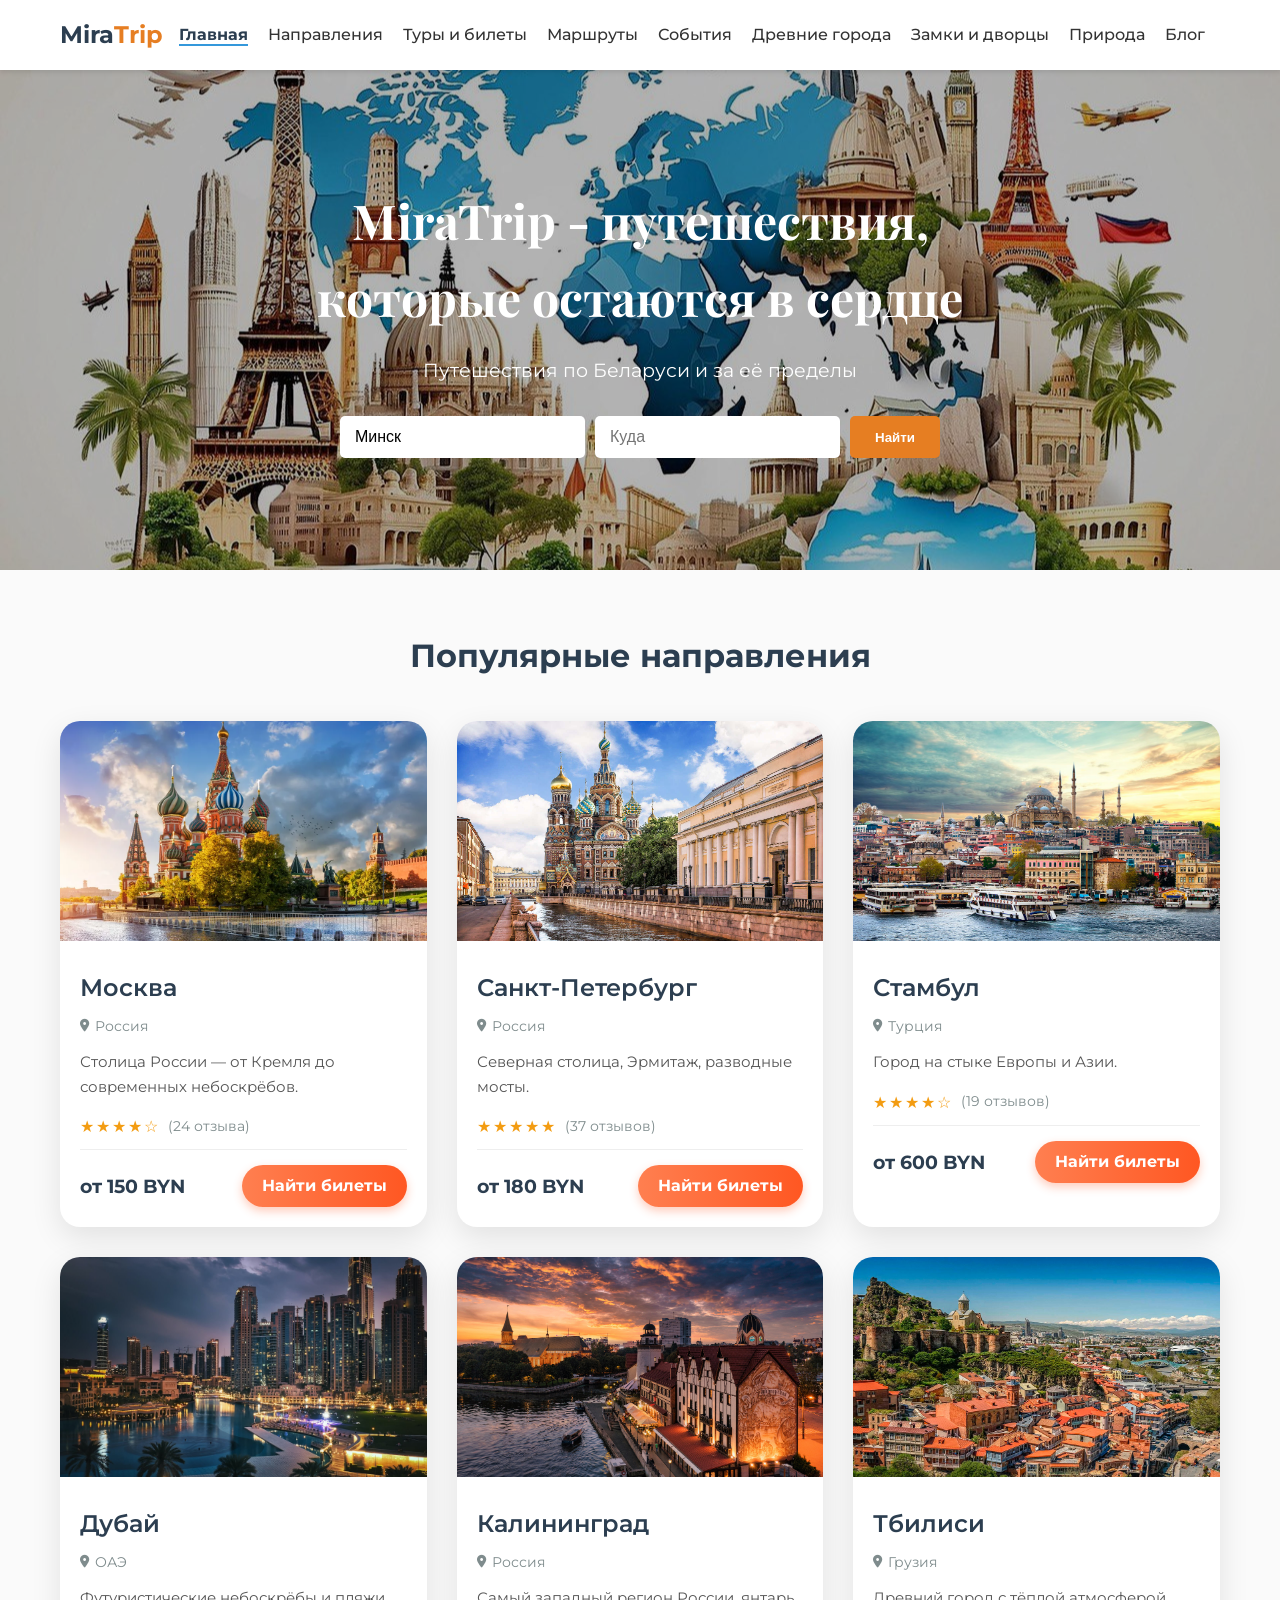
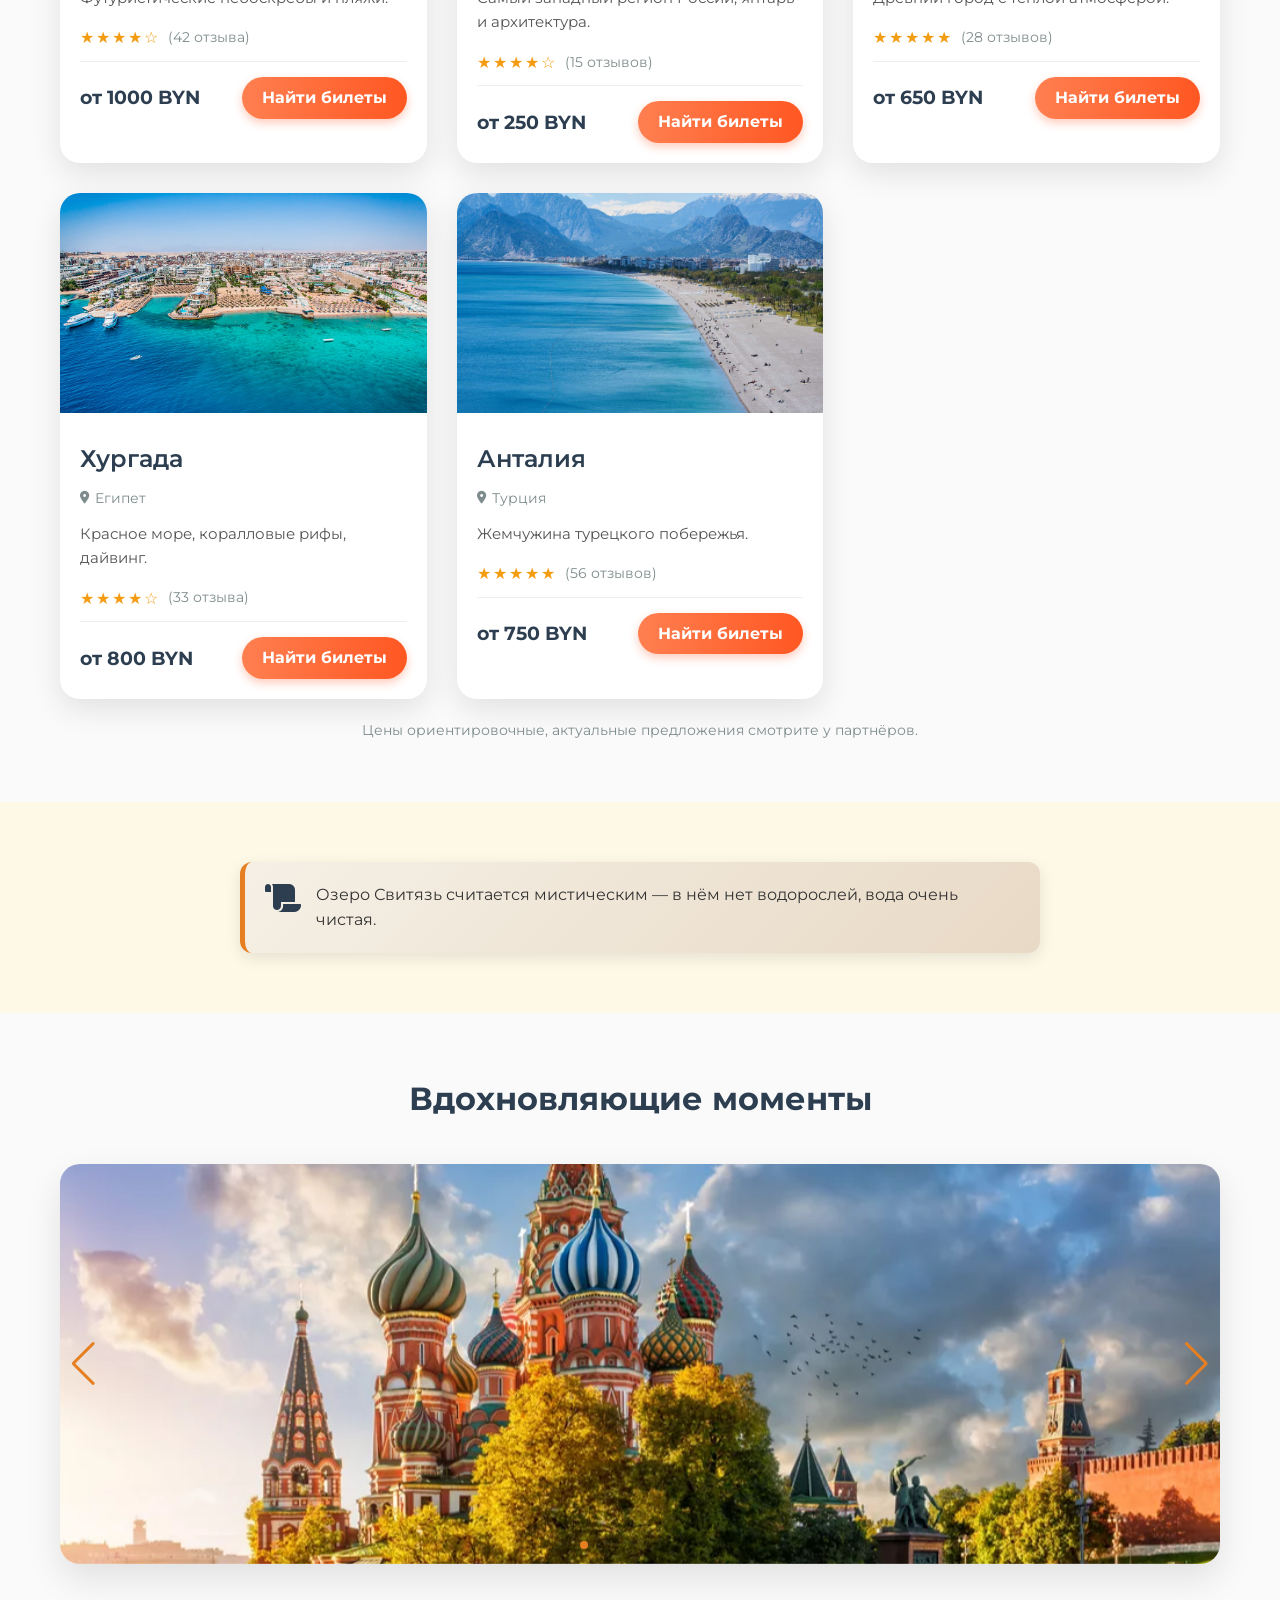
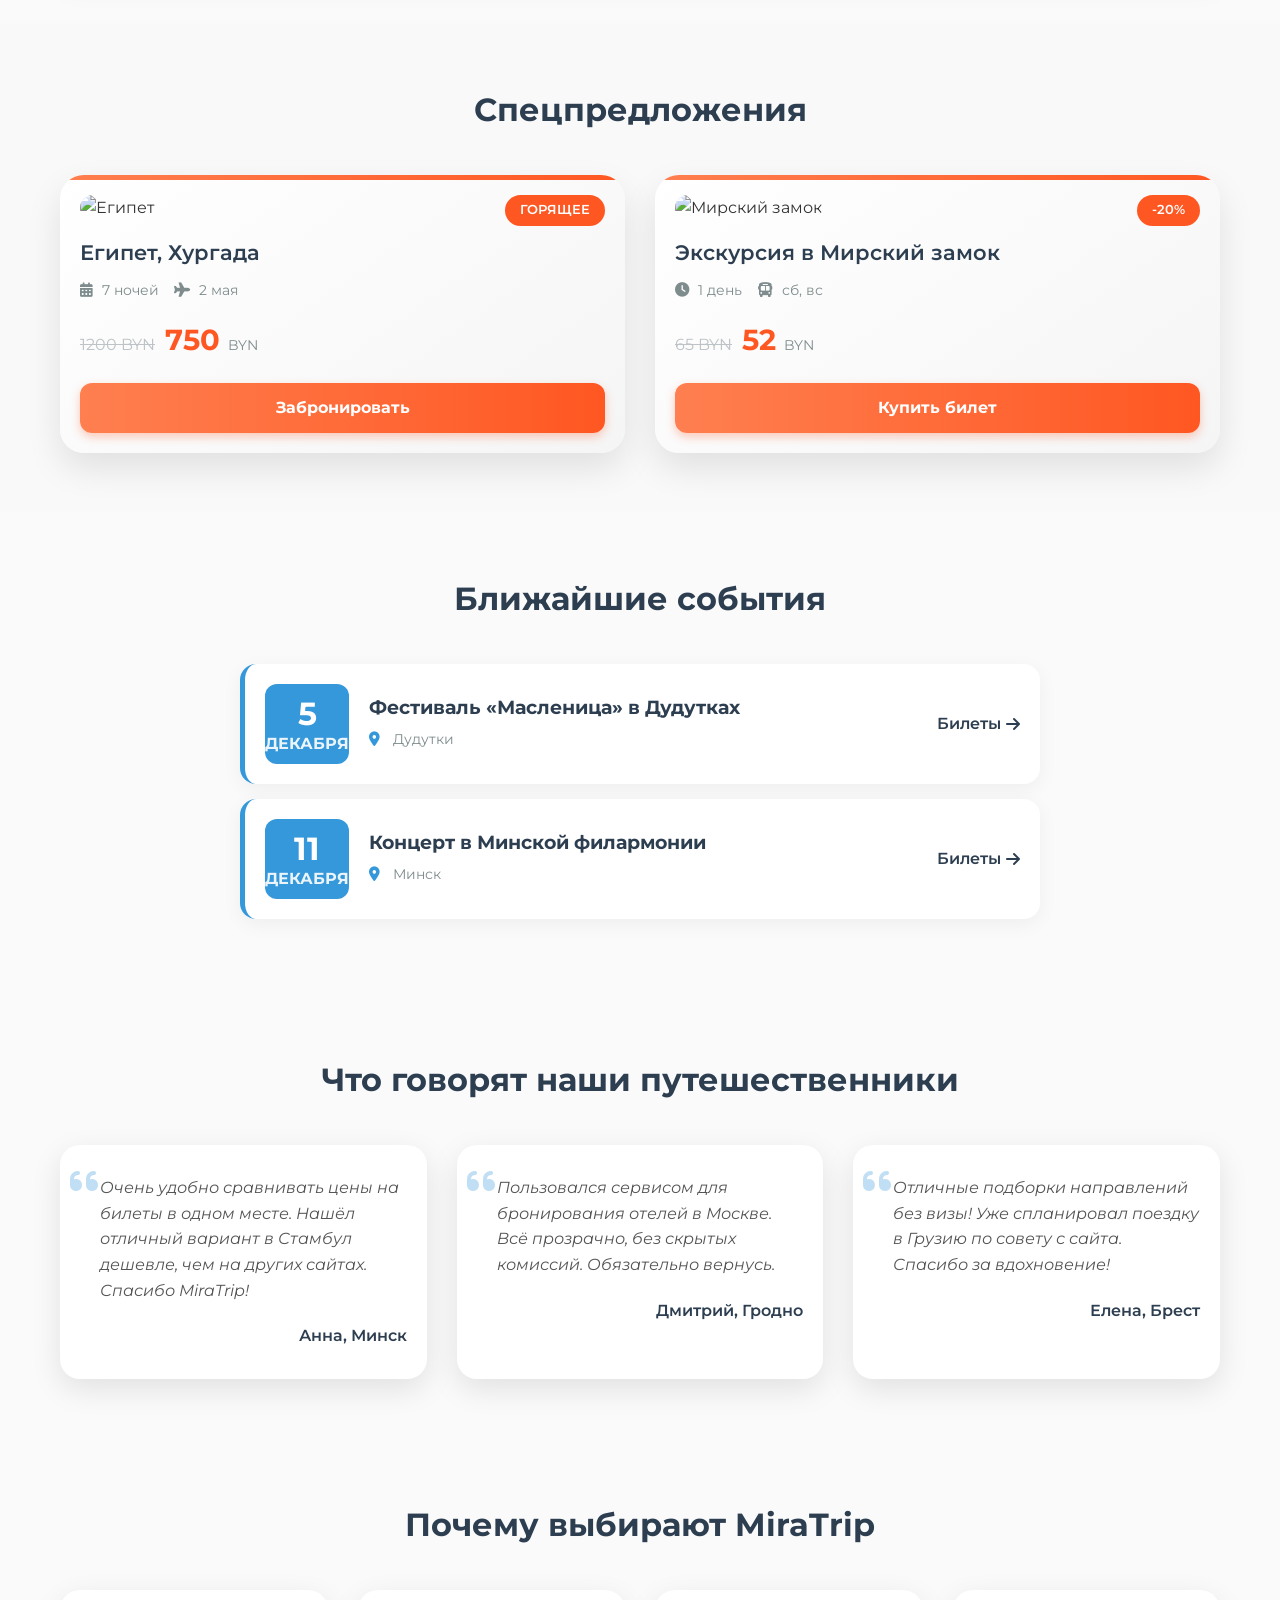
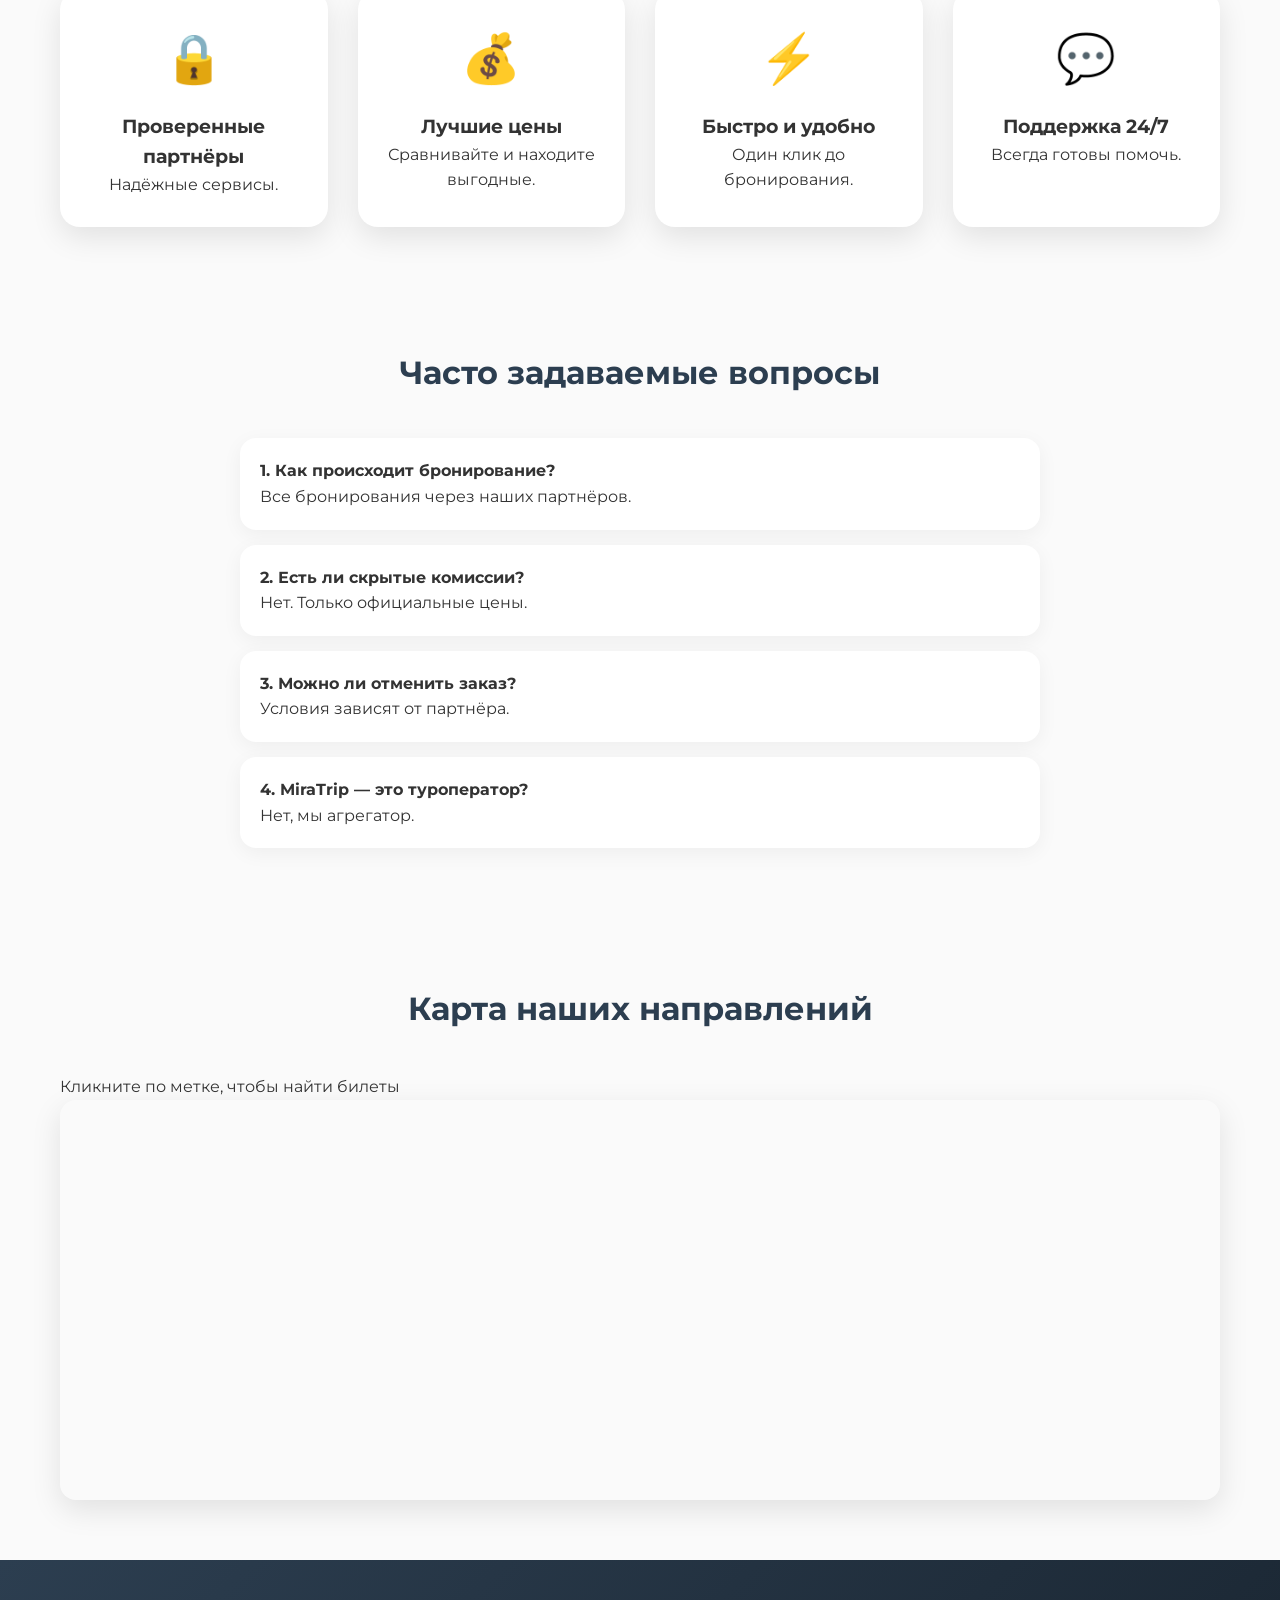
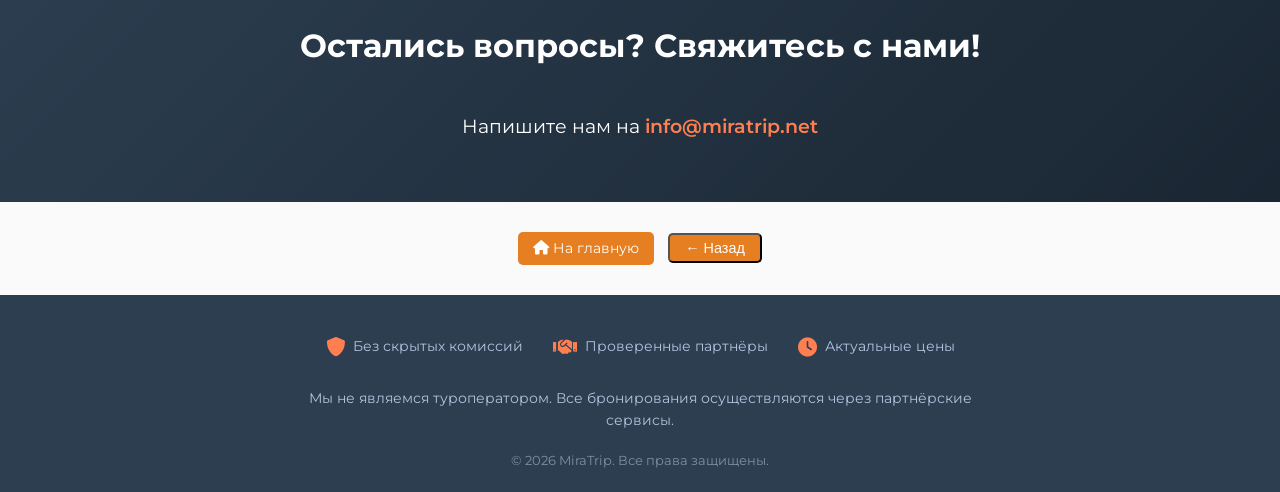
==== commit fb3c26a1: "Обнова" ====
--- a/index.html
+++ b/index.html
@@ -4,7 +4,7 @@
     <meta charset="UTF-8">
     <meta name="viewport" content="width=device-width, initial-scale=1.0">
     
-    <!-- Код подтверждения Travelpayouts (не удаляйте) -->
+    <!-- Код подтверждения Travelpayouts -->
     <script data-noptimize="1" data-cfasync="false" data-wpfc-render="false">
         (function () {
             var script = document.createElement("script");
@@ -20,10 +20,14 @@
     <link href="https://fonts.googleapis.com/css2?family=Montserrat:wght@300;400;500;600;700&family=Playfair+Display:wght@700&display=swap" rel="stylesheet">
     <link rel="stylesheet" href="https://cdnjs.cloudflare.com/ajax/libs/font-awesome/6.0.0-beta3/css/all.min.css">
     <link rel="stylesheet" href="https://cdn.jsdelivr.net/npm/swiper@11/swiper-bundle.min.css" />
+    <link rel="stylesheet" href="https://unpkg.com/leaflet@1.9.4/dist/leaflet.css" />
     <link rel="stylesheet" href="css/style.css">
 
-    <!-- 🔧 Жёсткое исправление ширины формы поиска на мобильных -->
+    <!-- Жёсткое исправление ширины поиска и курсор для логотипа -->
     <style>
+        .logo {
+            cursor: pointer;
+        }
         @media (max-width: 768px) {
             .hero__content .search-container,
             .search-container {
@@ -105,7 +109,7 @@
         </div>
     </header>
 
-    <!-- Hero-блок с поиском (фон Glava.jpg) -->
+    <!-- Hero-блок с поиском -->
     <section class="hero">
         <div class="hero__slider" style="background-image: url('images/Glava.jpg');">
             <div class="container">
@@ -133,12 +137,12 @@
             <h2 class="section__title">Популярные направления</h2>
             <div class="cards-grid">
                 <!-- Москва -->
-                <a href="https://www.aviasales.by/search/MSQMOW1?marker=704140.moscow_flights" target="_blank" class="destination-card">
+                <a href="#" class="destination-card">
                     <img src="images/Moscow.jpg" alt="Москва" class="card-img" loading="lazy">
                     <div class="card-content">
                         <h3 class="card-title">Москва</h3>
                         <div class="card-location"><i class="fas fa-map-marker-alt"></i> Россия</div>
-                        <p class="card-desc">Столица России — от Кремля до современных небоскрёбов Москва-Сити.</p>
+                        <p class="card-desc">Столица России — от Кремля до современных небоскрёбов.</p>
                         <div class="card-rating">
                             <span class="stars">★★★★☆</span>
                             <span class="reviews">(24 отзыва)</span>
@@ -150,12 +154,12 @@
                     </div>
                 </a>
                 <!-- Санкт-Петербург -->
-                <a href="https://www.aviasales.by/search/MSQLED1?marker=704140.spb_flights" target="_blank" class="destination-card">
+                <a href="#" class="destination-card">
                     <img src="images/Piterburg.jpg" alt="Санкт-Петербург" class="card-img" loading="lazy">
                     <div class="card-content">
                         <h3 class="card-title">Санкт-Петербург</h3>
                         <div class="card-location"><i class="fas fa-map-marker-alt"></i> Россия</div>
-                        <p class="card-desc">Северная столица, Эрмитаж, разводные мосты и белые ночи.</p>
+                        <p class="card-desc">Северная столица, Эрмитаж, разводные мосты.</p>
                         <div class="card-rating">
                             <span class="stars">★★★★★</span>
                             <span class="reviews">(37 отзывов)</span>
@@ -167,12 +171,12 @@
                     </div>
                 </a>
                 <!-- Стамбул -->
-                <a href="https://www.aviasales.by/search/MSQIST1?marker=704140.istanbul_flights" target="_blank" class="destination-card">
+                <a href="#" class="destination-card">
                     <img src="images/Stambul.jpg" alt="Стамбул" class="card-img" loading="lazy">
                     <div class="card-content">
                         <h3 class="card-title">Стамбул</h3>
                         <div class="card-location"><i class="fas fa-map-marker-alt"></i> Турция</div>
-                        <p class="card-desc">Город на стыке Европы и Азии, где Восток встречается с Западом.</p>
+                        <p class="card-desc">Город на стыке Европы и Азии.</p>
                         <div class="card-rating">
                             <span class="stars">★★★★☆</span>
                             <span class="reviews">(19 отзывов)</span>
@@ -184,12 +188,12 @@
                     </div>
                 </a>
                 <!-- Дубай -->
-                <a href="https://www.aviasales.by/search/MSQDXB1?marker=704140.dubai_flights" target="_blank" class="destination-card">
+                <a href="#" class="destination-card">
                     <img src="images/Dubai.jpg" alt="Дубай" class="card-img" loading="lazy">
                     <div class="card-content">
                         <h3 class="card-title">Дубай</h3>
                         <div class="card-location"><i class="fas fa-map-marker-alt"></i> ОАЭ</div>
-                        <p class="card-desc">Город футуристических небоскрёбов, золотых пляжей и шопинга.</p>
+                        <p class="card-desc">Футуристические небоскрёбы и пляжи.</p>
                         <div class="card-rating">
                             <span class="stars">★★★★☆</span>
                             <span class="reviews">(42 отзыва)</span>
@@ -201,12 +205,12 @@
                     </div>
                 </a>
                 <!-- Калининград -->
-                <a href="https://www.aviasales.by/search/MSQKGD1?marker=704140.kgd_flights" target="_blank" class="destination-card">
+                <a href="#" class="destination-card">
                     <img src="images/kaliningrad.jpg" alt="Калининград" class="card-img" loading="lazy">
                     <div class="card-content">
                         <h3 class="card-title">Калининград</h3>
                         <div class="card-location"><i class="fas fa-map-marker-alt"></i> Россия</div>
-                        <p class="card-desc">Самый западный регион России, янтарь и средневековая архитектура.</p>
+                        <p class="card-desc">Самый западный регион России, янтарь и архитектура.</p>
                         <div class="card-rating">
                             <span class="stars">★★★★☆</span>
                             <span class="reviews">(15 отзывов)</span>
@@ -218,12 +222,12 @@
                     </div>
                 </a>
                 <!-- Тбилиси -->
-                <a href="https://www.aviasales.by/search/MSQTBS1?marker=704140.tbs_flights" target="_blank" class="destination-card">
+                <a href="#" class="destination-card">
                     <img src="images/tbilisi.jpg" alt="Тбилиси" class="card-img" loading="lazy">
                     <div class="card-content">
                         <h3 class="card-title">Тбилиси</h3>
                         <div class="card-location"><i class="fas fa-map-marker-alt"></i> Грузия</div>
-                        <p class="card-desc">Древний город с тёплой атмосферой, винодельнями и гостеприимством.</p>
+                        <p class="card-desc">Древний город с тёплой атмосферой.</p>
                         <div class="card-rating">
                             <span class="stars">★★★★★</span>
                             <span class="reviews">(28 отзывов)</span>
@@ -234,13 +238,13 @@
                         </div>
                     </div>
                 </a>
-                <!-- Хургада (Египет) -->
-                <a href="https://www.aviasales.by/search/MSQHRG1?marker=704140.hurghada_flights" target="_blank" class="destination-card">
+                <!-- Хургада -->
+                <a href="#" class="destination-card">
                     <img src="images/hurgady.jpg" alt="Хургада" class="card-img" loading="lazy">
                     <div class="card-content">
                         <h3 class="card-title">Хургада</h3>
                         <div class="card-location"><i class="fas fa-map-marker-alt"></i> Египет</div>
-                        <p class="card-desc">Красное море, коралловые рифы, дайвинг и пляжный отдых круглый год.</p>
+                        <p class="card-desc">Красное море, коралловые рифы, дайвинг.</p>
                         <div class="card-rating">
                             <span class="stars">★★★★☆</span>
                             <span class="reviews">(33 отзыва)</span>
@@ -251,13 +255,13 @@
                         </div>
                     </div>
                 </a>
-                <!-- Анталия (Турция) -->
-                <a href="https://www.aviasales.by/search/MSQAYT1?marker=704140.antalya_flights" target="_blank" class="destination-card">
+                <!-- Анталия -->
+                <a href="#" class="destination-card">
                     <img src="images/Antaliya.jpg" alt="Анталия" class="card-img" loading="lazy">
                     <div class="card-content">
                         <h3 class="card-title">Анталия</h3>
                         <div class="card-location"><i class="fas fa-map-marker-alt"></i> Турция</div>
-                        <p class="card-desc">Жемчужина турецкого побережья, отели «всё включено» и древние города.</p>
+                        <p class="card-desc">Жемчужина турецкого побережья.</p>
                         <div class="card-rating">
                             <span class="stars">★★★★★</span>
                             <span class="reviews">(56 отзывов)</span>
@@ -334,24 +338,7 @@
     <section class="section">
         <div class="container">
             <h2 class="section__title">Ближайшие события</h2>
-            <div class="events">
-                <div class="event-card">
-                    <div class="event-date"><span class="day">15</span><span class="month">марта</span></div>
-                    <div class="event-info">
-                        <h4>Фестиваль «Масленица» в Дудутках</h4>
-                        <p><i class="fas fa-map-marker-alt"></i> Дудутки, Минская обл.</p>
-                    </div>
-                    <a href="#" class="event-link">Билеты <i class="fas fa-arrow-right"></i></a>
-                </div>
-                <div class="event-card">
-                    <div class="event-date"><span class="day">25</span><span class="month">марта</span></div>
-                    <div class="event-info">
-                        <h4>Концерт в Минской филармонии</h4>
-                        <p><i class="fas fa-map-marker-alt"></i> Минск, пл. Свободы</p>
-                    </div>
-                    <a href="#" class="event-link">Билеты <i class="fas fa-arrow-right"></i></a>
-                </div>
-            </div>
+            <div class="events" id="index-events"></div>
         </div>
     </section>
 
@@ -365,27 +352,21 @@
                         <i class="fas fa-quote-left"></i>
                         <p>Очень удобно сравнивать цены на билеты в одном месте. Нашёл отличный вариант в Стамбул дешевле, чем на других сайтах. Спасибо MiraTrip!</p>
                     </div>
-                    <div class="testimonial-author">
-                        <span>Анна, Минск</span>
-                    </div>
+                    <div class="testimonial-author"><span>Анна, Минск</span></div>
                 </div>
                 <div class="testimonial-card">
                     <div class="testimonial-content">
                         <i class="fas fa-quote-left"></i>
                         <p>Пользовался сервисом для бронирования отелей в Москве. Всё прозрачно, без скрытых комиссий. Обязательно вернусь.</p>
                     </div>
-                    <div class="testimonial-author">
-                        <span>Дмитрий, Гродно</span>
-                    </div>
+                    <div class="testimonial-author"><span>Дмитрий, Гродно</span></div>
                 </div>
                 <div class="testimonial-card">
                     <div class="testimonial-content">
                         <i class="fas fa-quote-left"></i>
                         <p>Отличные подборки направлений без визы! Уже спланировал поездку в Грузию по совету с сайта. Спасибо за вдохновение!</p>
                     </div>
-                    <div class="testimonial-author">
-                        <span>Елена, Брест</span>
-                    </div>
+                    <div class="testimonial-author"><span>Елена, Брест</span></div>
                 </div>
             </div>
         </div>
@@ -396,26 +377,10 @@
         <div class="container">
             <h2 class="section__title">Почему выбирают <span>MiraTrip</span></h2>
             <div class="benefits-grid">
-                <div class="benefit-card">
-                    <div class="benefit-icon">🔒</div>
-                    <h3 class="benefit-title">Проверенные партнёры</h3>
-                    <p class="benefit-description">Мы работаем только с надёжными сервисами бронирования.</p>
-                </div>
-                <div class="benefit-card">
-                    <div class="benefit-icon">💰</div>
-                    <h3 class="benefit-title">Лучшие цены</h3>
-                    <p class="benefit-description">Сравнивайте предложения и находите самые выгодные.</p>
-                </div>
-                <div class="benefit-card">
-                    <div class="benefit-icon">⚡</div>
-                    <h3 class="benefit-title">Быстро и удобно</h3>
-                    <p class="benefit-description">Один клик до бронирования.</p>
-                </div>
-                <div class="benefit-card">
-                    <div class="benefit-icon">💬</div>
-                    <h3 class="benefit-title">Поддержка 24/7</h3>
-                    <p class="benefit-description">Всегда готовы помочь.</p>
-                </div>
+                <div class="benefit-card"><div class="benefit-icon">🔒</div><h3>Проверенные партнёры</h3><p>Надёжные сервисы.</p></div>
+                <div class="benefit-card"><div class="benefit-icon">💰</div><h3>Лучшие цены</h3><p>Сравнивайте и находите выгодные.</p></div>
+                <div class="benefit-card"><div class="benefit-icon">⚡</div><h3>Быстро и удобно</h3><p>Один клик до бронирования.</p></div>
+                <div class="benefit-card"><div class="benefit-icon">💬</div><h3>Поддержка 24/7</h3><p>Всегда готовы помочь.</p></div>
             </div>
         </div>
     </section>
@@ -425,23 +390,20 @@
         <div class="container">
             <h2 class="section__title">Часто задаваемые вопросы</h2>
             <div class="faq-grid">
-                <div class="faq-item">
-                    <h4 class="faq-question">1. Как происходит бронирование?</h4>
-                    <p class="faq-answer">Все бронирования проходят через наших партнёров. MiraTrip помогает сравнить и выбрать лучшие варианты.</p>
-                </div>
-                <div class="faq-item">
-                    <h4 class="faq-question">2. Есть ли скрытые комиссии?</h4>
-                    <p class="faq-answer">Нет. Мы показываем только официальные цены партнёров.</p>
-                </div>
-                <div class="faq-item">
-                    <h4 class="faq-question">3. Можно ли отменить заказ?</h4>
-                    <p class="faq-answer">Условия зависят от конкретного партнёра. Мы всегда указываем ссылку на правила отмены.</p>
-                </div>
-                <div class="faq-item">
-                    <h4 class="faq-question">4. MiraTrip — это туроператор?</h4>
-                    <p class="faq-answer">Нет. Мы агрегатор, собирающий предложения в одном месте.</p>
-                </div>
-            </div>
+                <div class="faq-item"><h4>1. Как происходит бронирование?</h4><p>Все бронирования через наших партнёров.</p></div>
+                <div class="faq-item"><h4>2. Есть ли скрытые комиссии?</h4><p>Нет. Только официальные цены.</p></div>
+                <div class="faq-item"><h4>3. Можно ли отменить заказ?</h4><p>Условия зависят от партнёра.</p></div>
+                <div class="faq-item"><h4>4. MiraTrip — это туроператор?</h4><p>Нет, мы агрегатор.</p></div>
+            </div>
+        </div>
+    </section>
+
+    <!-- Интерактивная карта направлений -->
+    <section class="section map-section">
+        <div class="container">
+            <h2 class="section__title">Карта наших направлений</h2>
+            <p class="section-subtitle">Кликните по метке, чтобы найти билеты</p>
+            <div id="map" style="height: 400px; border-radius: 16px; overflow: hidden; box-shadow: 0 10px 30px rgba(0,0,0,0.1);"></div>
         </div>
     </section>
 
@@ -449,7 +411,7 @@
     <section class="section contact">
         <div class="container">
             <h2 class="section__title">Остались вопросы? Свяжитесь с нами!</h2>
-            <p class="contact-text">Напишите нам на <a href="mailto:info@miratrip.net">info@miratrip.net</a> — мы ответим в течение 24 часов.</p>
+            <p class="contact-text">Напишите нам на <a href="mailto:info@miratrip.net">info@miratrip.net</a></p>
         </div>
     </section>
 
@@ -477,81 +439,83 @@
     <script>
         var swiper = new Swiper('.mySwiper', {
             loop: true,
-            autoplay: { delay: 3000, disableOnInteraction: false },
+            autoplay: { delay: 3000 },
             pagination: { el: '.swiper-pagination', clickable: true },
             navigation: { nextEl: '.swiper-button-next', prevEl: '.swiper-button-prev' },
         });
     </script>
 
-    <!-- Скрипт для подсказок и динамических дат событий -->
+    <!-- Leaflet карта -->
+    <script src="https://unpkg.com/leaflet@1.9.4/dist/leaflet.js"></script>
+    <script>
+        var map = L.map('map').setView([53.9, 27.5667], 6);
+        L.tileLayer('https://{s}.basemaps.cartocdn.com/light_all/{z}/{x}/{y}{r}.png').addTo(map);
+        var locations = [
+            { coords: [53.9, 27.5667], name: 'Минск', url: 'https://www.aviasales.by/search/MSQ?marker=704140.minsk_map' },
+            { coords: [55.18, 30.21], name: 'Витебск', url: 'https://www.aviasales.by/search/VTB?marker=704140.vitebsk_map' },
+            { coords: [53.68, 23.83], name: 'Гродно', url: 'https://www.aviasales.by/search/GNA?marker=704140.grodno_map' },
+            { coords: [52.09, 23.69], name: 'Брест', url: 'https://www.aviasales.by/search/BQT?marker=704140.brest_map' },
+            { coords: [53.15, 29.23], name: 'Бобруйск', url: '#' },
+            { coords: [53.92, 30.34], name: 'Могилёв', url: 'https://www.aviasales.by/search/MVQ?marker=704140.mogilev_map' }
+        ];
+        locations.forEach(function(loc) {
+            if (loc.url !== '#') {
+                var marker = L.marker(loc.coords).addTo(map);
+                marker.bindPopup('<b>' + loc.name + '</b><br><a href="' + loc.url + '" target="_blank">Найти билеты</a>');
+            }
+        });
+    </script>
+
+    <!-- Скрипт для подсказок и динамических событий -->
     <script>
         // Подсказки для поля "Куда"
-        const popularDestinations = [
-            "Москва", "Санкт-Петербург", "Стамбул", "Дубай", "Калининград", 
-            "Тбилиси", "Хургада", "Анталия", "Ереван", "Баку", 
-            "Ташкент", "Алматы", "Варшава", "Вильнюс", "Рига", 
-            "Таллин", "Хельсинки", "Стокгольм", "Прага", "Вена"
-        ];
-
+        const popularDestinations = ["Москва","Санкт-Петербург","Стамбул","Дубай","Калининград","Тбилиси","Хургада","Анталия"];
         const input = document.getElementById('destination-input');
         const suggestionsBox = document.getElementById('suggestions');
-
         input.addEventListener('input', function() {
-            const query = this.value.toLowerCase().trim();
-            if (query.length < 1) {
-                suggestionsBox.style.display = 'none';
-                return;
-            }
-            const matches = popularDestinations.filter(city => 
-                city.toLowerCase().includes(query)
-            ).slice(0, 8);
-            
-            if (matches.length === 0) {
-                suggestionsBox.style.display = 'none';
-                return;
-            }
-            
+            const query = this.value.toLowerCase();
+            if (query.length < 1) { suggestionsBox.style.display = 'none'; return; }
+            const matches = popularDestinations.filter(city => city.toLowerCase().includes(query)).slice(0,5);
+            if (matches.length === 0) { suggestionsBox.style.display = 'none'; return; }
             let html = '';
-            matches.forEach(city => {
-                html += `<div onclick="selectCity('${city}')">${city}</div>`;
-            });
+            matches.forEach(city => { html += `<div onclick="selectCity('${city}')">${city}</div>`; });
             suggestionsBox.innerHTML = html;
             suggestionsBox.style.display = 'block';
         });
-
-        window.selectCity = function(city) {
-            input.value = city;
-            suggestionsBox.style.display = 'none';
-        };
-
-        document.addEventListener('click', function(event) {
-            if (!input.contains(event.target) && !suggestionsBox.contains(event.target)) {
-                suggestionsBox.style.display = 'none';
-            }
+        window.selectCity = function(city) { input.value = city; suggestionsBox.style.display = 'none'; };
+        document.addEventListener('click', function(e) {
+            if (!input.contains(e.target) && !suggestionsBox.contains(e.target)) suggestionsBox.style.display = 'none';
         });
 
-        // Динамические даты для событий
+        // Динамические даты событий
         (function() {
-            const eventCards = document.querySelectorAll('.event-card');
-            if (eventCards.length >= 2) {
-                const now = new Date();
-                const dayOfWeek = now.getDay();
-                
-                function getNextDate(targetDay) {
-                    const result = new Date(now);
-                    result.setDate(now.getDate() + ((targetDay + 7 - dayOfWeek) % 7));
-                    return result;
-                }
-                
-                const nextFriday = getNextDate(5);
-                const monthNames = ['января','февраля','марта','апреля','мая','июня','июля','августа','сентября','октября','ноября','декабря'];
-                
-                const secondEventDate = eventCards[1].querySelector('.event-date');
-                if (secondEventDate) {
-                    secondEventDate.querySelector('.day').textContent = nextFriday.getDate();
-                    secondEventDate.querySelector('.month').textContent = monthNames[nextFriday.getMonth()];
-                }
-            }
+            const container = document.getElementById('index-events');
+            if (!container) return;
+            const now = new Date();
+            const dayOfWeek = now.getDay();
+            function getNextDate(targetDay) {
+                const d = new Date(now);
+                d.setDate(now.getDate() + ((targetDay + 7 - dayOfWeek) % 7));
+                return d;
+            }
+            const nextFriday = getNextDate(5);
+            const nextSaturday = getNextDate(6);
+            const monthNames = ['января','февраля','марта','апреля','мая','июня','июля','августа','сентября','октября','ноября','декабря'];
+            const events = [
+                { name: 'Фестиваль «Масленица» в Дудутках', loc: 'Дудутки', date: nextSaturday },
+                { name: 'Концерт в Минской филармонии', loc: 'Минск', date: nextFriday }
+            ];
+            let html = '';
+            events.forEach(ev => {
+                html += `
+                    <div class="event-card">
+                        <div class="event-date"><span class="day">${ev.date.getDate()}</span><span class="month">${monthNames[ev.date.getMonth()]}</span></div>
+                        <div class="event-info"><h4>${ev.name}</h4><p><i class="fas fa-map-marker-alt"></i> ${ev.loc}</p></div>
+                        <a href="#" class="event-link">Билеты <i class="fas fa-arrow-right"></i></a>
+                    </div>
+                `;
+            });
+            container.innerHTML = html;
         })();
     </script>
 
--- a/css/style.css
+++ b/css/style.css
@@ -34,38 +34,12 @@
 }
 
 .logo {
-    position: relative;
-    cursor: pointer;
-    user-select: none;
     font-size: 1.5rem;
     font-weight: bold;
     color: #2c3e50;
-    display: inline-block;
 }
 .logo span {
     color: #e67e22;
-}
-
-.logo.clicked::after {
-    content: '\f072';
-    font-family: 'Font Awesome 6 Free';
-    font-weight: 900;
-    position: absolute;
-    left: 0;
-    top: 50%;
-    transform: translateY(-50%);
-    color: #e67e22;
-    font-size: 1.8rem;
-    animation: flyThrough 2s ease-in-out forwards;
-    pointer-events: none;
-    z-index: 10;
-}
-
-@keyframes flyThrough {
-    0% { left: 0; transform: translateY(-50%) scale(0); opacity: 0; }
-    10% { transform: translateY(-50%) scale(1); opacity: 1; }
-    90% { transform: translateY(-50%) scale(1); opacity: 1; }
-    100% { left: 100%; transform: translateY(-50%) translateX(-100%) scale(0); opacity: 0; }
 }
 
 .nav__list {
@@ -80,9 +54,13 @@
     font-weight: 500;
     transition: color 0.3s;
 }
-.nav__link:hover,
+.nav__link:hover {
+    color: #e67e22;
+}
 .nav__link.active {
-    color: #e67e22;
+    color: #2c3e50;
+    font-weight: 700;
+    border-bottom: 2px solid #3498db;
 }
 
 .burger {
@@ -143,7 +121,7 @@
     color: #fff;
 }
 .hero__title {
-    font-family: 'Playfair Display', 'Montserrat', serif;
+    font-family: 'Playfair Display', serif;
     font-size: 3rem;
     margin-bottom: 20px;
     font-weight: 700;
@@ -155,7 +133,7 @@
     color: #fff;
 }
 
-/* Форма поиска и подсказки */
+/* Поиск */
 .search-container {
     position: relative;
     max-width: 600px;
@@ -174,7 +152,6 @@
     border-radius: 5px;
     font-size: 1rem;
     outline: none;
-    width: 100%;
 }
 .search-form__btn {
     padding: 12px 25px;
@@ -212,9 +189,6 @@
     transition: background 0.2s;
     border-bottom: 1px solid #f0f0f0;
 }
-.suggestions-box div:last-child {
-    border-bottom: none;
-}
 .suggestions-box div:hover {
     background: #e67e22;
     color: white;
@@ -233,9 +207,6 @@
     font-size: 2rem;
     color: #2c3e50;
 }
-.section__title span {
-    color: #e67e22;
-}
 .price-note {
     font-size: 0.9rem;
     color: #7f8c8d;
@@ -243,20 +214,19 @@
     margin-top: 20px;
 }
 
-/* Сетка карточек */
+/* Карточки */
 .cards-grid {
     display: grid;
     grid-template-columns: repeat(auto-fit, minmax(300px, 1fr));
     gap: 30px;
     margin-top: 40px;
 }
-
 .destination-card {
     background: #fff;
     border-radius: 20px;
     overflow: hidden;
     box-shadow: 0 10px 30px rgba(0,0,0,0.1);
-    transition: transform 0.3s ease, box-shadow 0.3s ease;
+    transition: transform 0.3s, box-shadow 0.3s;
     text-decoration: none;
     color: inherit;
     display: block;
@@ -269,7 +239,7 @@
     width: 100%;
     height: 220px;
     object-fit: cover;
-    transition: transform 0.5s ease;
+    transition: transform 0.5s;
 }
 .destination-card:hover .card-img {
     transform: scale(1.05);
@@ -292,7 +262,8 @@
     margin-bottom: 12px;
 }
 .card-location i {
-    color: #e67e22;
+    color: #7f8c8d;
+    font-size: 0.8rem;
 }
 .card-desc {
     color: #555;
@@ -308,29 +279,52 @@
 }
 .card-price {
     font-weight: 700;
-    color: #e67e22;
+    color: #2c3e50;
     font-size: 1.2rem;
 }
-.card-btn {
-    background: #e67e22;
+.card-rating {
+    display: flex;
+    align-items: center;
+    gap: 8px;
+    margin: 10px 0;
+}
+.stars {
+    color: #f39c12;
+    font-size: 1rem;
+    letter-spacing: 2px;
+}
+.reviews {
+    color: #7f8c8d;
+    font-size: 0.85rem;
+}
+
+/* Кнопки действий (главные) */
+.card-btn, .cta-button, .tour-btn {
+    background: linear-gradient(90deg, #ff7f50, #ff5722);
     color: #fff;
     padding: 8px 20px;
     border-radius: 30px;
-    transition: background 0.3s;
+    font-weight: 700;
+    box-shadow: 0 4px 10px rgba(255,87,34,0.3);
+    transition: all 0.3s;
     text-decoration: none;
     display: inline-block;
-}
-.card-btn:hover {
-    background: #d35400;
-}
-
-/* Карточка тура / спецпредложения (Tour Card) */
+    cursor: pointer;
+    border: none;
+}
+.card-btn:hover, .cta-button:hover, .tour-btn:hover {
+    background: #ff5722;
+    box-shadow: 0 6px 15px rgba(255,87,34,0.5);
+    transform: translateY(-2px);
+}
+
+/* Спецпредложения (карточки) */
 .tour-card {
     background: linear-gradient(145deg, #ffffff, #f5f5f5);
     border-radius: 24px;
     padding: 20px;
     box-shadow: 0 15px 35px rgba(0,0,0,0.1);
-    transition: all 0.3s ease;
+    transition: all 0.3s;
     position: relative;
     overflow: hidden;
 }
@@ -341,7 +335,7 @@
     left: 0;
     width: 100%;
     height: 5px;
-    background: linear-gradient(90deg, #e67e22, #f39c12);
+    background: linear-gradient(90deg, #ff7f50, #ff5722);
 }
 .tour-card:hover {
     transform: scale(1.02);
@@ -351,7 +345,7 @@
     position: absolute;
     top: 20px;
     right: 20px;
-    background: #e67e22;
+    background: #ff5722;
     color: #fff;
     padding: 5px 15px;
     border-radius: 30px;
@@ -379,10 +373,9 @@
     margin-bottom: 15px;
     color: #7f8c8d;
     font-size: 0.9rem;
-    flex-wrap: wrap;
 }
 .tour-meta i {
-    color: #e67e22;
+    color: #7f8c8d;
     margin-right: 5px;
 }
 .tour-price-block {
@@ -390,18 +383,15 @@
     align-items: baseline;
     gap: 10px;
     margin-bottom: 20px;
-    flex-wrap: wrap;
 }
 .tour-price-old {
     color: #bdc3c7;
     text-decoration: line-through;
-    font-size: 1rem;
 }
 .tour-price-new {
-    color: #e67e22;
+    color: #ff5722;
     font-size: 1.8rem;
     font-weight: 700;
-    line-height: 1;
 }
 .tour-price-new small {
     font-size: 0.9rem;
@@ -411,20 +401,16 @@
 .tour-btn {
     display: block;
     width: 100%;
-    background: #2c3e50;
-    color: #fff;
     text-align: center;
     padding: 12px;
     border-radius: 12px;
-    text-decoration: none;
-    font-weight: 600;
-    transition: background 0.3s;
-}
-.tour-btn:hover {
-    background: #1a2632;
-}
-
-/* Карточка события (Event Card) */
+}
+
+/* События */
+.events {
+    max-width: 800px;
+    margin: 0 auto;
+}
 .event-card {
     display: flex;
     align-items: center;
@@ -434,13 +420,13 @@
     margin-bottom: 15px;
     box-shadow: 0 5px 20px rgba(0,0,0,0.05);
     transition: box-shadow 0.3s;
-    border-left: 5px solid #e67e22;
+    border-left: 5px solid #3498db;
 }
 .event-card:hover {
-    box-shadow: 0 10px 30px rgba(230,126,34,0.15);
+    box-shadow: 0 10px 30px rgba(52,152,219,0.15);
 }
 .event-date {
-    background: #e67e22;
+    background: #3498db;
     color: #fff;
     min-width: 80px;
     height: 80px;
@@ -475,11 +461,11 @@
     margin-bottom: 5px;
 }
 .event-info p i {
-    color: #e67e22;
+    color: #3498db;
     width: 20px;
 }
 .event-link {
-    color: #e67e22;
+    color: #2c3e50;
     text-decoration: none;
     font-weight: 600;
     display: inline-flex;
@@ -491,7 +477,7 @@
     gap: 10px;
 }
 
-/* Блок фактов */
+/* Факты */
 .fact-block {
     background: linear-gradient(135deg, #f5f0e6, #e8d9c5);
     border-left: 5px solid #e67e22;
@@ -502,7 +488,7 @@
     transition: opacity 0.5s;
 }
 .fact-block i {
-    color: #e67e22;
+    color: #2c3e50;
     font-size: 2rem;
     margin-right: 15px;
     float: left;
@@ -510,7 +496,7 @@
 .fact-block.fade-out { opacity: 0; }
 .fact-block.fade-in { opacity: 1; }
 
-/* Слайдер (Swiper) */
+/* Слайдер */
 .swiper {
     width: 100%;
     height: 400px;
@@ -530,7 +516,7 @@
     color: #e67e22;
 }
 
-/* НОВЫЙ БЛОК: Отзывы */
+/* Отзывы */
 .testimonials-grid {
     display: grid;
     grid-template-columns: repeat(auto-fit, minmax(280px, 1fr));
@@ -542,7 +528,7 @@
     border-radius: 20px;
     padding: 30px 20px;
     box-shadow: 0 10px 30px rgba(0,0,0,0.1);
-    transition: transform 0.3s, box-shadow 0.3s;
+    transition: transform 0.3s;
 }
 .testimonial-card:hover {
     transform: translateY(-5px);
@@ -553,7 +539,7 @@
     margin-bottom: 20px;
 }
 .testimonial-content i {
-    color: #e67e22;
+    color: #3498db;
     font-size: 2rem;
     opacity: 0.3;
     position: absolute;
@@ -573,7 +559,7 @@
     text-align: right;
 }
 
-/* НОВЫЙ БЛОК: Преимущества */
+/* Преимущества */
 .benefits-grid {
     display: grid;
     grid-template-columns: repeat(auto-fit, minmax(240px, 1fr));
@@ -586,28 +572,28 @@
     padding: 30px 20px;
     text-align: center;
     box-shadow: 0 10px 30px rgba(0,0,0,0.1);
-    transition: transform 0.3s, box-shadow 0.3s;
+    transition: transform 0.3s;
 }
 .benefit-card:hover {
     transform: translateY(-5px);
     box-shadow: 0 20px 40px rgba(0,0,0,0.15);
 }
 .benefit-icon {
-    font-size: 3.5rem;
-    margin-bottom: 20px;
+    font-size: 3rem;
+    margin-bottom: 15px;
 }
 .benefit-title {
     font-size: 1.3rem;
-    font-weight: 600;
     margin-bottom: 10px;
+    font-weight: 600;
     color: #2c3e50;
 }
 .benefit-description {
-    color: #7f8c8d;
+    color: #666;
     font-size: 0.95rem;
 }
 
-/* НОВЫЙ БЛОК: FAQ */
+/* FAQ */
 .faq-grid {
     max-width: 800px;
     margin: 0 auto;
@@ -634,7 +620,7 @@
     line-height: 1.6;
 }
 
-/* НОВЫЙ БЛОК: Контакты */
+/* Контакты */
 .contact {
     background: linear-gradient(135deg, #2c3e50, #1a2632);
     color: #fff;
@@ -649,7 +635,7 @@
     margin-top: 20px;
 }
 .contact-text a {
-    color: #e67e22;
+    color: #ff7f50;
     text-decoration: none;
     font-weight: 600;
 }
@@ -657,13 +643,18 @@
     text-decoration: underline;
 }
 
-/* Кнопки навигации */
+/* Кнопки навигации (второстепенные) */
 .back-nav {
     text-align: center;
     margin: 30px 0;
 }
 .back-nav .btn {
+    background: #e67e22;
+    color: #fff;
     margin: 0 5px;
+}
+.back-nav .btn:hover {
+    background: #d35400;
 }
 
 /* Футер */
@@ -688,7 +679,7 @@
     gap: 8px;
 }
 .trust-item i {
-    color: #e67e22;
+    color: #ff7f50;
     font-size: 1.2rem;
 }
 .disclaimer {
@@ -703,7 +694,7 @@
     color: #7f8fa6;
 }
 
-/* Мобильная адаптация */
+/* Мобильное меню и адаптация */
 @media (max-width: 768px) {
     .nav {
         position: fixed;
@@ -734,170 +725,19 @@
         margin-bottom: 15px;
         margin-right: 0;
     }
-    .tour-title {
-        padding-right: 0;
-    }
-    .tour-badge {
-        position: static;
-        display: inline-block;
-        margin-bottom: 10px;
-    }
     .swiper {
         height: 250px;
     }
-
-    /* Компактная форма поиска */
-    .hero__content {
-        padding: 20px 10px;
-    }
-    .search-container {
-        max-width: 260px !important;
-        margin: 0 auto !important;
-    }
-    .search-form {
+    .card-footer {
         flex-direction: column;
-        gap: 5px !important;
-    }
-    .search-form__input,
-    .search-form__btn {
-        width: 100% !important;
-        padding: 8px 12px !important;
-        font-size: 0.9rem !important;
-        height: 38px !important;
-    }
-    .hero__title {
-        font-size: 2rem !important;
-        margin-bottom: 5px !important;
-        line-height: 1.2 !important;
-    }
-    .hero__subtitle {
-        font-size: 1rem !important;
-        margin-bottom: 10px !important;
-    }
-
-    .cards-grid {
-        gap: 15px;
-    }
-    .destination-card .card-content {
-        padding: 15px;
-    }
-    .destination-card .card-title {
-        font-size: 1.3rem;
-    }
-    .testimonials-grid,
-    .benefits-grid {
-        gap: 20px;
-    }
-    .trust-icons {
-        gap: 15px;
-    }
-}
-
-@media (max-width: 480px) {
-    .hero__title {
-        font-size: 1.6rem !important;
-    }
-    .hero__subtitle {
-        font-size: 0.9rem !important;
-    }
-    .search-container {
-        max-width: 220px !important;
-    }
-    .search-form__input,
-    .search-form__btn {
-        padding: 6px 10px !important;
-        font-size: 0.85rem !important;
-        height: 34px !important;
-    }
-    .section__title {
-        font-size: 1.5rem;
-    }
-}
-
-/* Стили для рейтингов */
-.card-rating {
-    display: flex;
-    align-items: center;
-    gap: 8px;
-    margin: 10px 0;
-}
-.stars {
-    color: #f1c40f;
-    font-size: 1rem;
-    letter-spacing: 2px;
-}
-.reviews {
-    color: #7f8c8d;
-    font-size: 0.85rem;
-}
-
-/* Усиление кнопок */
-.card-btn, .cta-button, .tour-btn {
-    background: #e67e22 !important;
-    color: white !important;
-    padding: 10px 25px !important;
-    border-radius: 30px !important;
-    font-weight: 700 !important;
-    text-transform: uppercase !important;
-    letter-spacing: 0.5px !important;
-    box-shadow: 0 4px 12px rgba(230,126,34,0.4) !important;
-    transition: all 0.3s !important;
-    border: none !important;
-}
-.card-btn:hover, .cta-button:hover, .tour-btn:hover {
-    background: #d35400 !important;
-    box-shadow: 0 6px 16px rgba(230,126,34,0.6) !important;
-    transform: translateY(-2px) !important;
-}
-
-/* Стиль для даты в статьях */
-.article-date {
-    color: #7f8c8d;
-    margin-bottom: 20px;
-    font-style: italic;
-}
-
-/* Жёсткая фиксация ширины формы поиска на мобильных */
-@media (max-width: 768px) {
-    .hero__content .search-container {
-        max-width: 280px !important;
-        width: 100% !important;
-        margin-left: auto !important;
-        margin-right: auto !important;
-        padding: 0 !important;
-    }
-    .hero__content .search-form {
-        flex-direction: column !important;
-        gap: 5px !important;
-    }
-    .hero__content .search-form__input,
-    .hero__content .search-form__btn {
-        width: 100% !important;
-        padding: 8px 12px !important;
-        font-size: 0.9rem !important;
-        box-sizing: border-box !important;
-        border-radius: 5px !important;
-    }
-    .hero__content .search-form__btn {
-        background: #e67e22 !important;
-        color: #fff !important;
-        font-weight: 600 !important;
-    }
-    /* Убираем возможные лишние отступы у родительских контейнеров */
-    .hero__content {
-        padding-left: 10px !important;
-        padding-right: 10px !important;
-    }
-}
-
-/* Для очень маленьких экранов (iPhone SE, Galaxy Fold) */
-@media (max-width: 480px) {
-    .hero__content .search-container {
-        max-width: 220px !important;
-    }
-    .hero__content .search-form__input,
-    .hero__content .search-form__btn {
-        padding: 6px 10px !important;
-        font-size: 0.85rem !important;
+        align-items: stretch;
+        gap: 10px;
+    }
+    .card-price {
+        text-align: center;
+    }
+    .card-btn {
+        width: 100%;
+        text-align: center;
     }
 }
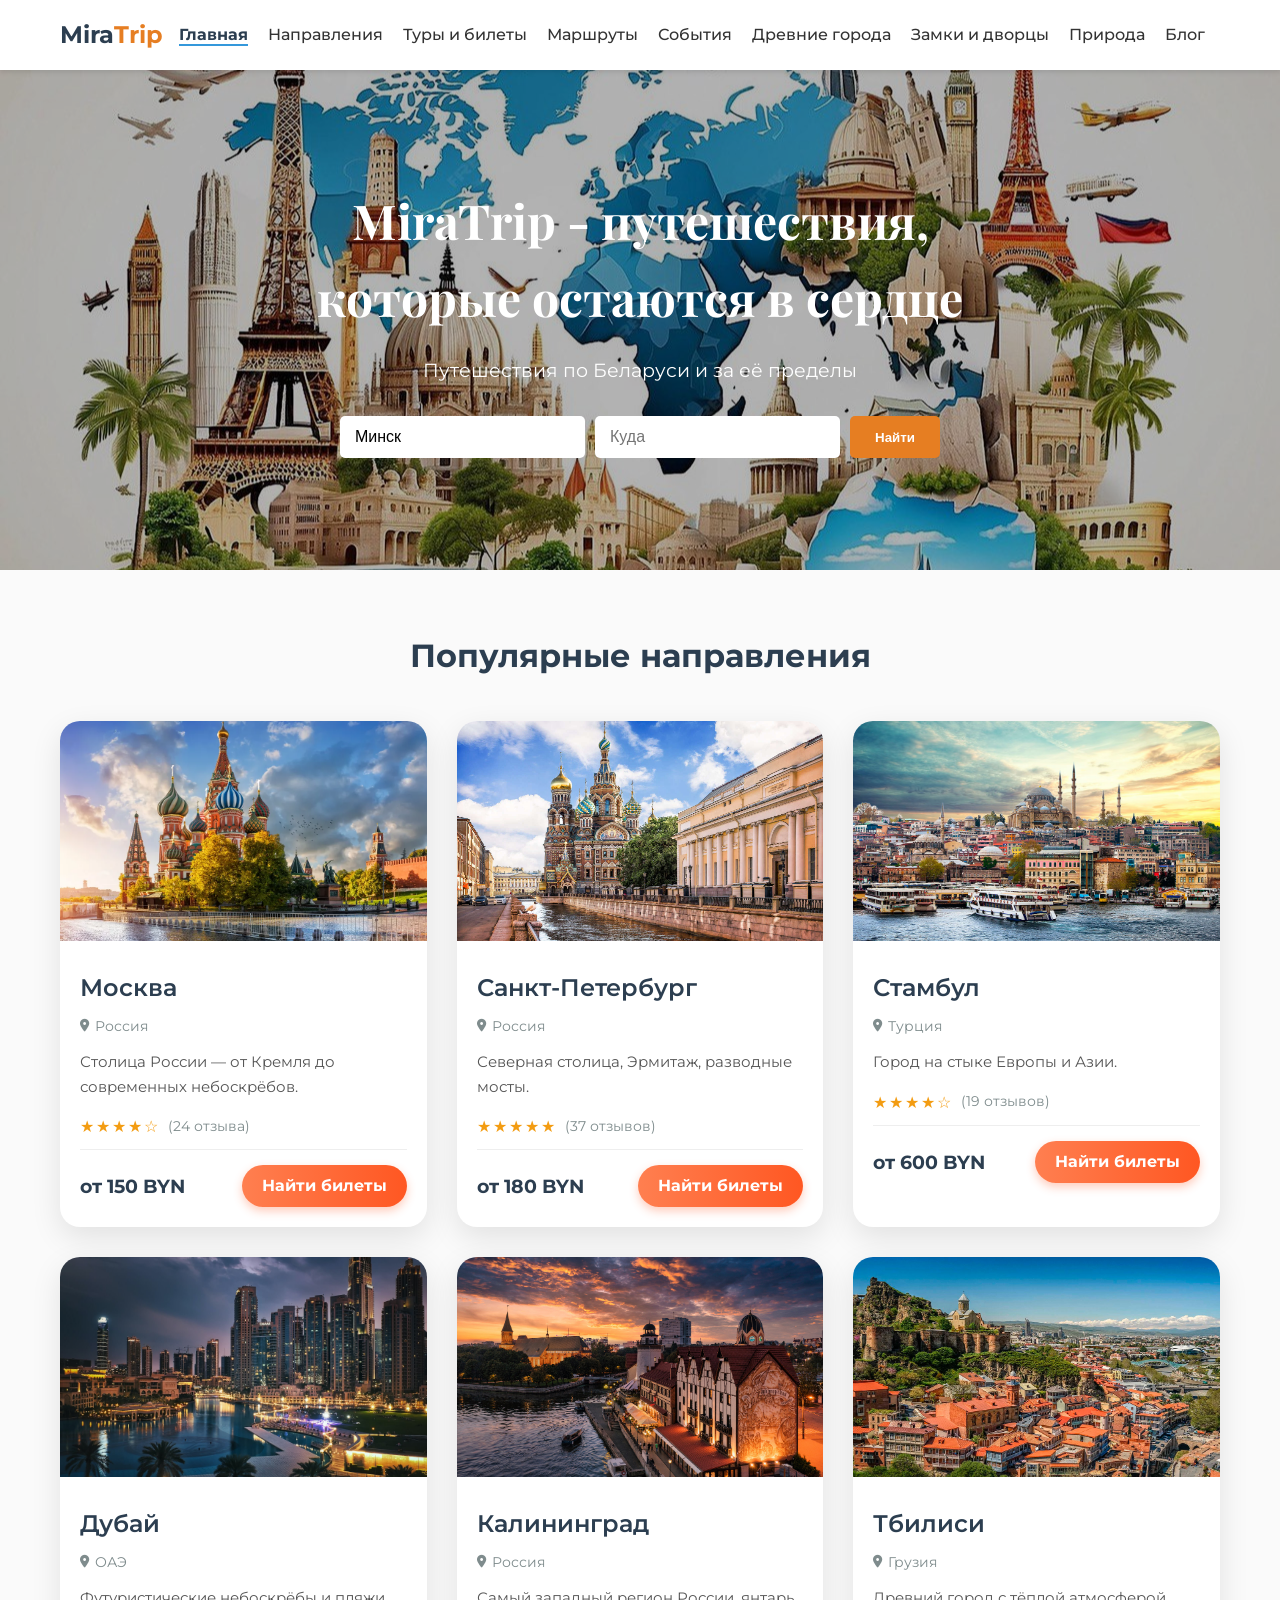
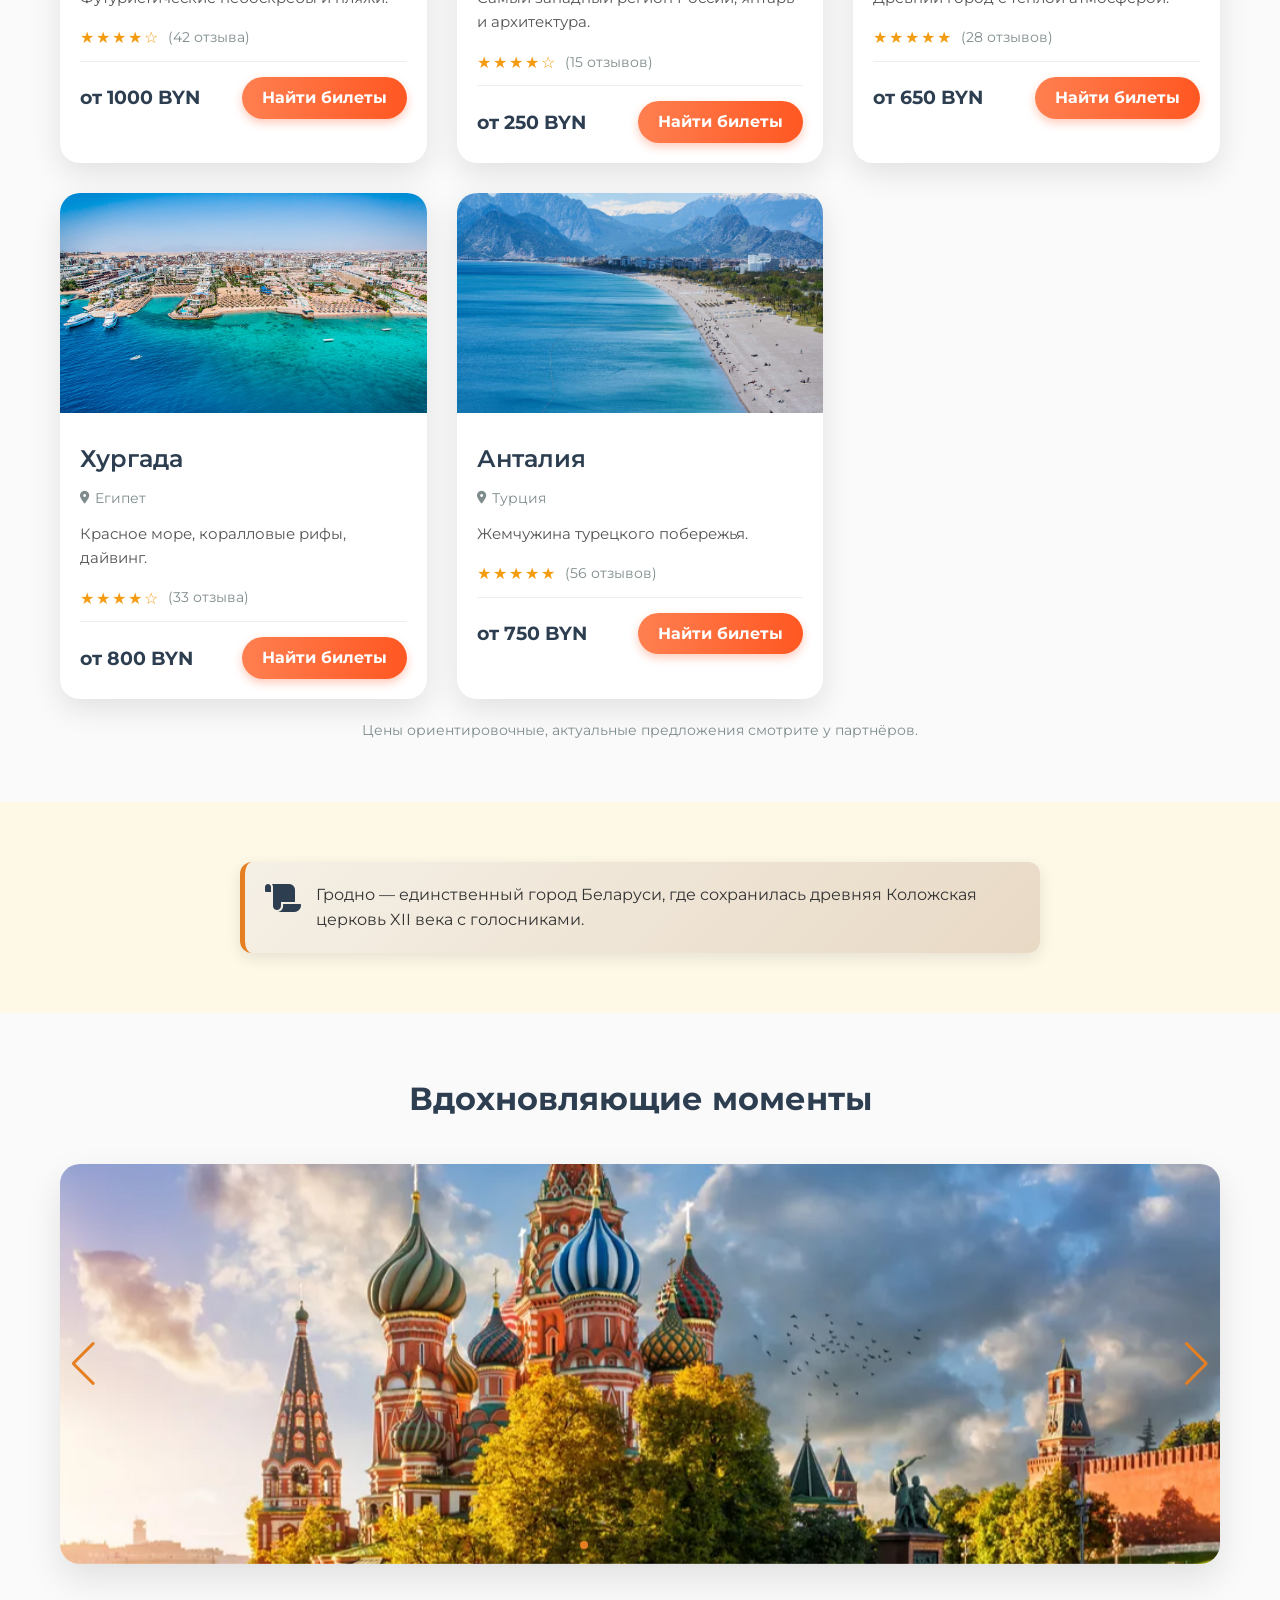
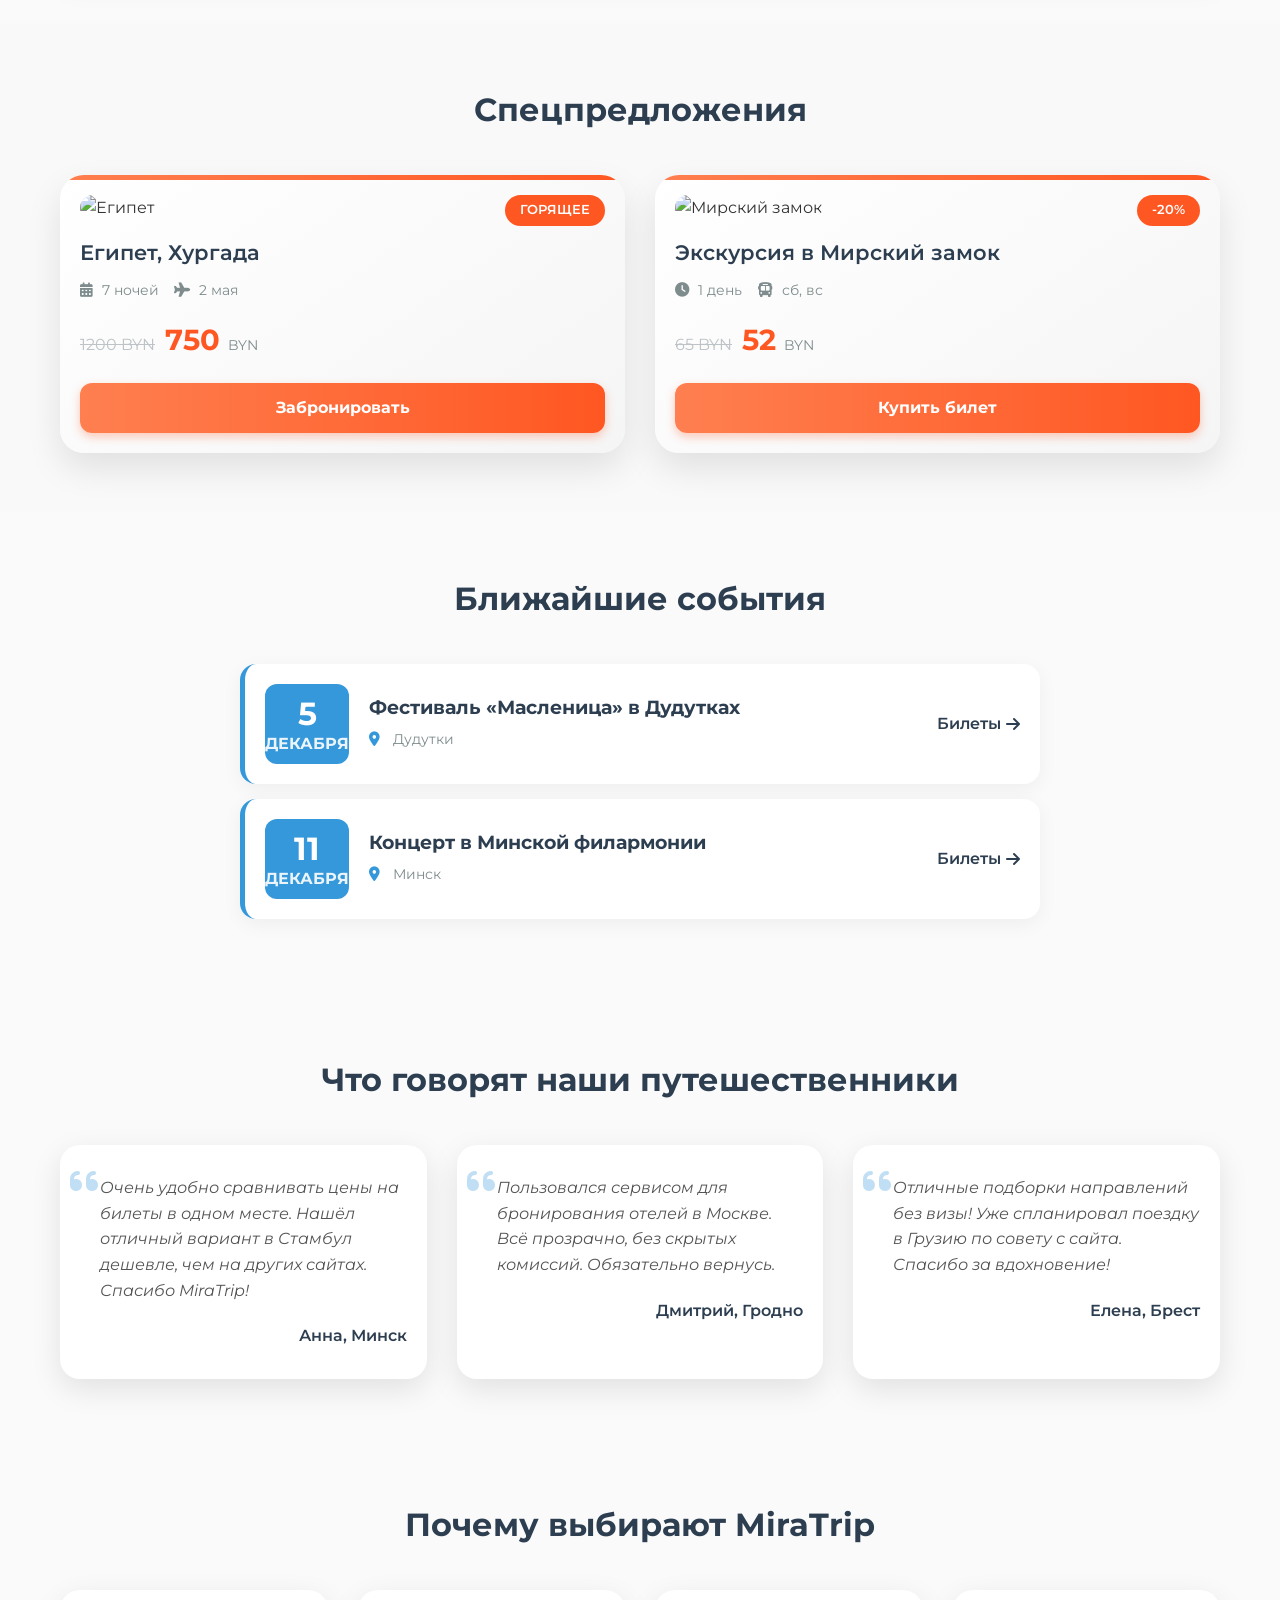
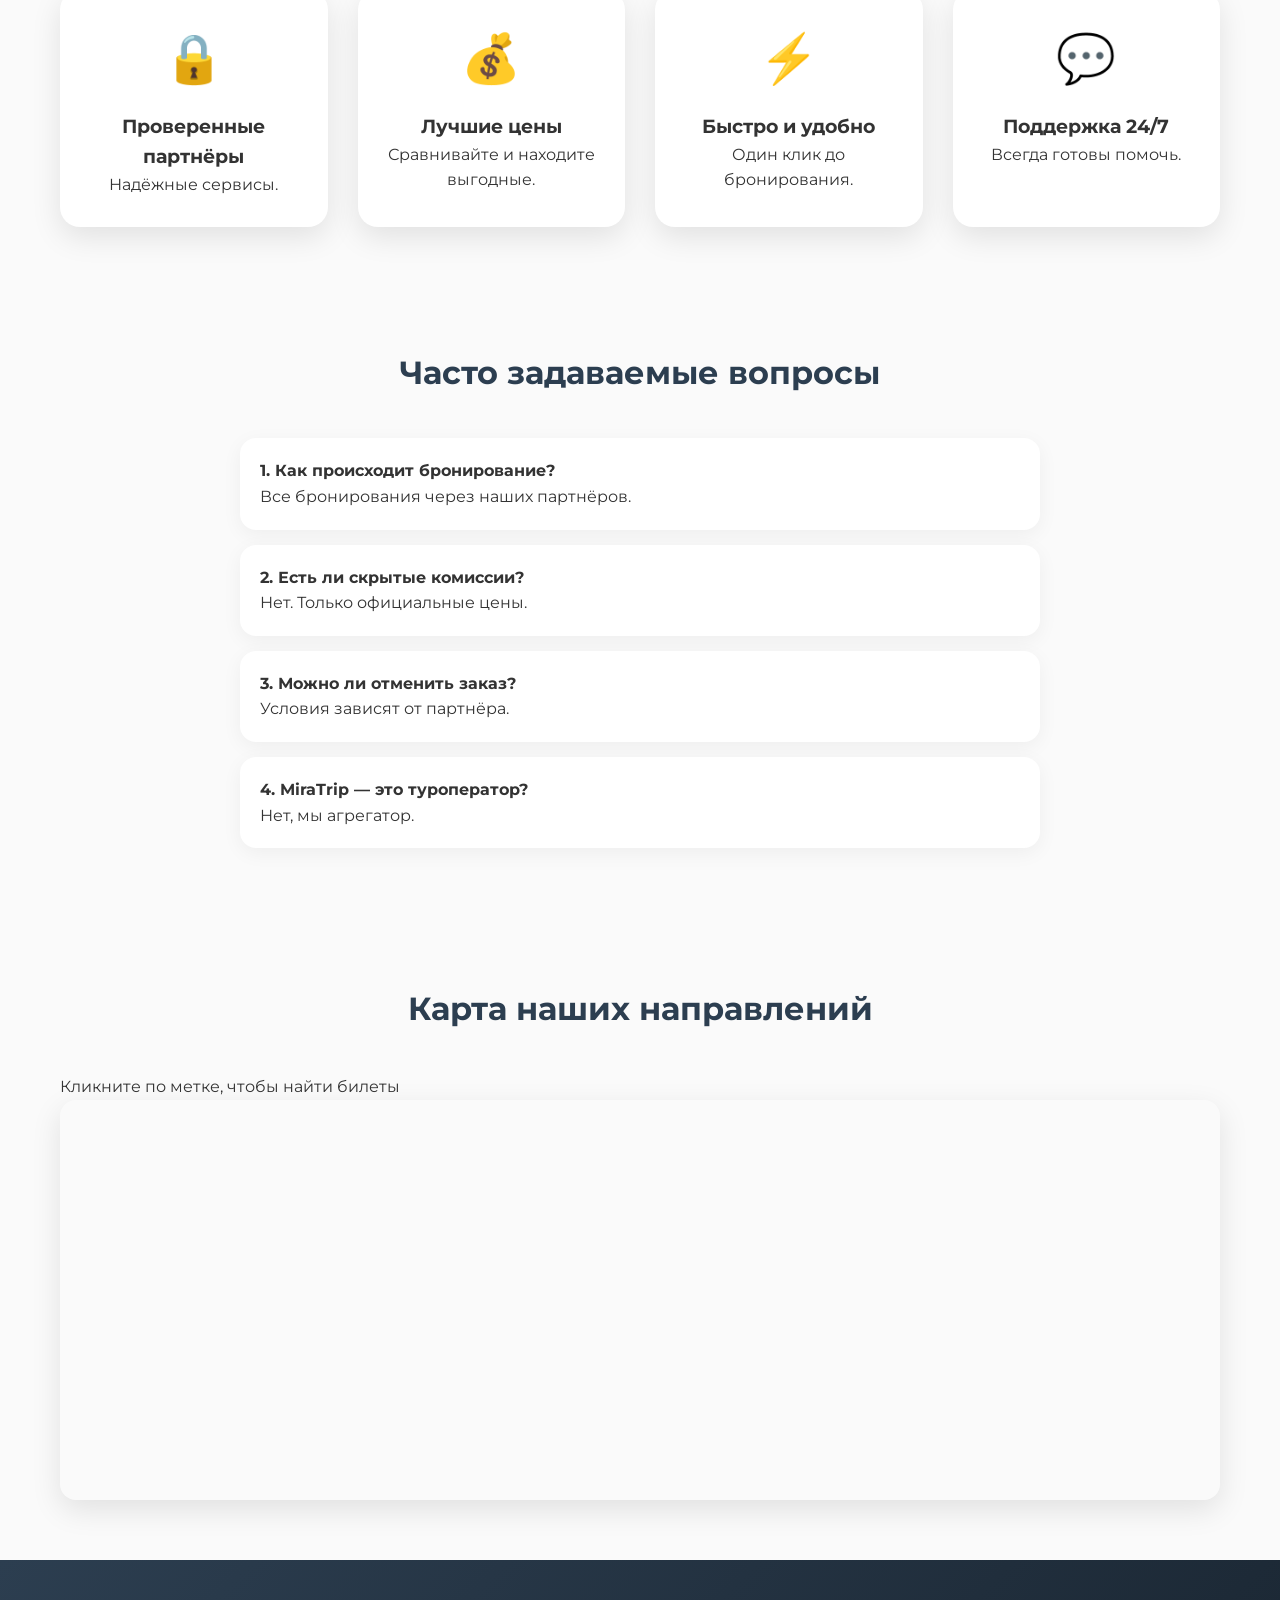
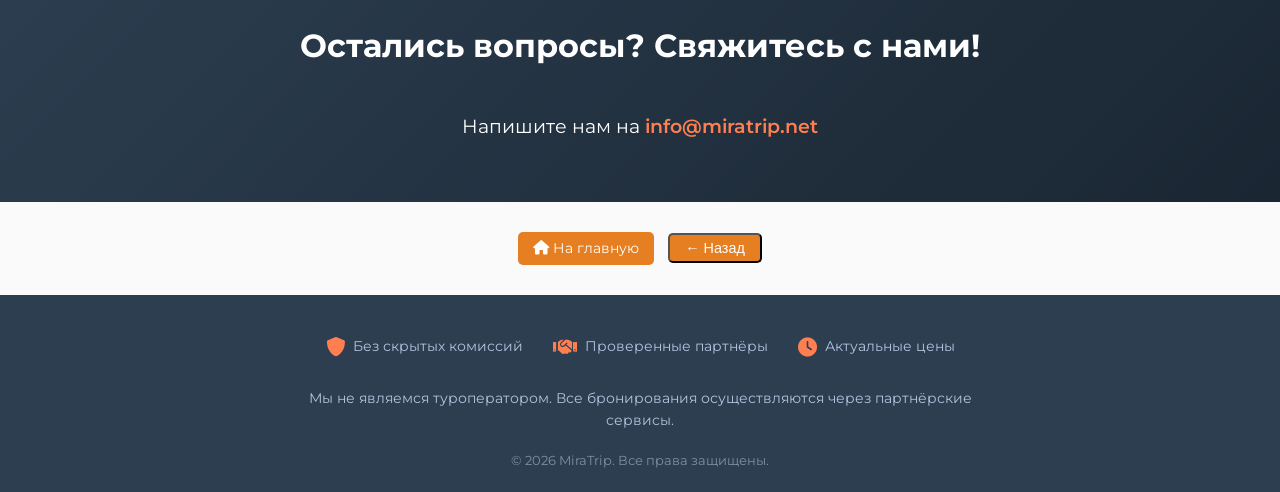
==== commit 02dc04e1: "Обновил" ====
--- a/index.html
+++ b/index.html
@@ -21,9 +21,10 @@
     <link rel="stylesheet" href="https://cdnjs.cloudflare.com/ajax/libs/font-awesome/6.0.0-beta3/css/all.min.css">
     <link rel="stylesheet" href="https://cdn.jsdelivr.net/npm/swiper@11/swiper-bundle.min.css" />
     <link rel="stylesheet" href="https://unpkg.com/leaflet@1.9.4/dist/leaflet.css" />
+    <!-- Относительный путь к CSS -->
     <link rel="stylesheet" href="css/style.css">
 
-    <!-- Жёсткое исправление ширины поиска и курсор для логотипа -->
+    <!-- Жёсткие стили для формы поиска на мобильных -->
     <style>
         .logo {
             cursor: pointer;
@@ -36,6 +37,7 @@
                 margin-left: auto !important;
                 margin-right: auto !important;
                 padding: 0 !important;
+                background: transparent !important;
             }
             .hero__content .search-form,
             .search-form {
@@ -81,8 +83,6 @@
     </style>
 </head>
 <body>
-
-    <!-- Шапка -->
     <header class="header">
         <div class="container">
             <div class="header__inner">
@@ -109,7 +109,6 @@
         </div>
     </header>
 
-    <!-- Hero-блок с поиском -->
     <section class="hero">
         <div class="hero__slider" style="background-image: url('images/Glava.jpg');">
             <div class="container">
@@ -415,13 +414,11 @@
         </div>
     </section>
 
-    <!-- Кнопки навигации -->
     <div class="back-nav">
         <a href="index.html" class="btn btn--small"><i class="fas fa-home"></i> На главную</a>
         <button onclick="history.back()" class="btn btn--small">← Назад</button>
     </div>
 
-    <!-- Футер -->
     <footer class="footer">
         <div class="container">
             <div class="trust-icons">
@@ -434,22 +431,22 @@
         </div>
     </footer>
 
-    <!-- Swiper JS -->
     <script src="https://cdn.jsdelivr.net/npm/swiper@11/swiper-bundle.min.js"></script>
     <script>
         var swiper = new Swiper('.mySwiper', {
             loop: true,
-            autoplay: { delay: 3000 },
+            autoplay: { delay: 3000, disableOnInteraction: false },
             pagination: { el: '.swiper-pagination', clickable: true },
             navigation: { nextEl: '.swiper-button-next', prevEl: '.swiper-button-prev' },
         });
     </script>
 
-    <!-- Leaflet карта -->
     <script src="https://unpkg.com/leaflet@1.9.4/dist/leaflet.js"></script>
     <script>
         var map = L.map('map').setView([53.9, 27.5667], 6);
-        L.tileLayer('https://{s}.basemaps.cartocdn.com/light_all/{z}/{x}/{y}{r}.png').addTo(map);
+        L.tileLayer('https://{s}.basemaps.cartocdn.com/light_all/{z}/{x}/{y}{r}.png', {
+            attribution: '&copy; <a href="https://www.openstreetmap.org/copyright">OpenStreetMap</a>, &copy; CartoDB'
+        }).addTo(map);
         var locations = [
             { coords: [53.9, 27.5667], name: 'Минск', url: 'https://www.aviasales.by/search/MSQ?marker=704140.minsk_map' },
             { coords: [55.18, 30.21], name: 'Витебск', url: 'https://www.aviasales.by/search/VTB?marker=704140.vitebsk_map' },
@@ -466,7 +463,6 @@
         });
     </script>
 
-    <!-- Скрипт для подсказок и динамических событий -->
     <script>
         // Подсказки для поля "Куда"
         const popularDestinations = ["Москва","Санкт-Петербург","Стамбул","Дубай","Калининград","Тбилиси","Хургада","Анталия"];
@@ -487,7 +483,7 @@
             if (!input.contains(e.target) && !suggestionsBox.contains(e.target)) suggestionsBox.style.display = 'none';
         });
 
-        // Динамические даты событий
+        // Динамические даты для событий
         (function() {
             const container = document.getElementById('index-events');
             if (!container) return;
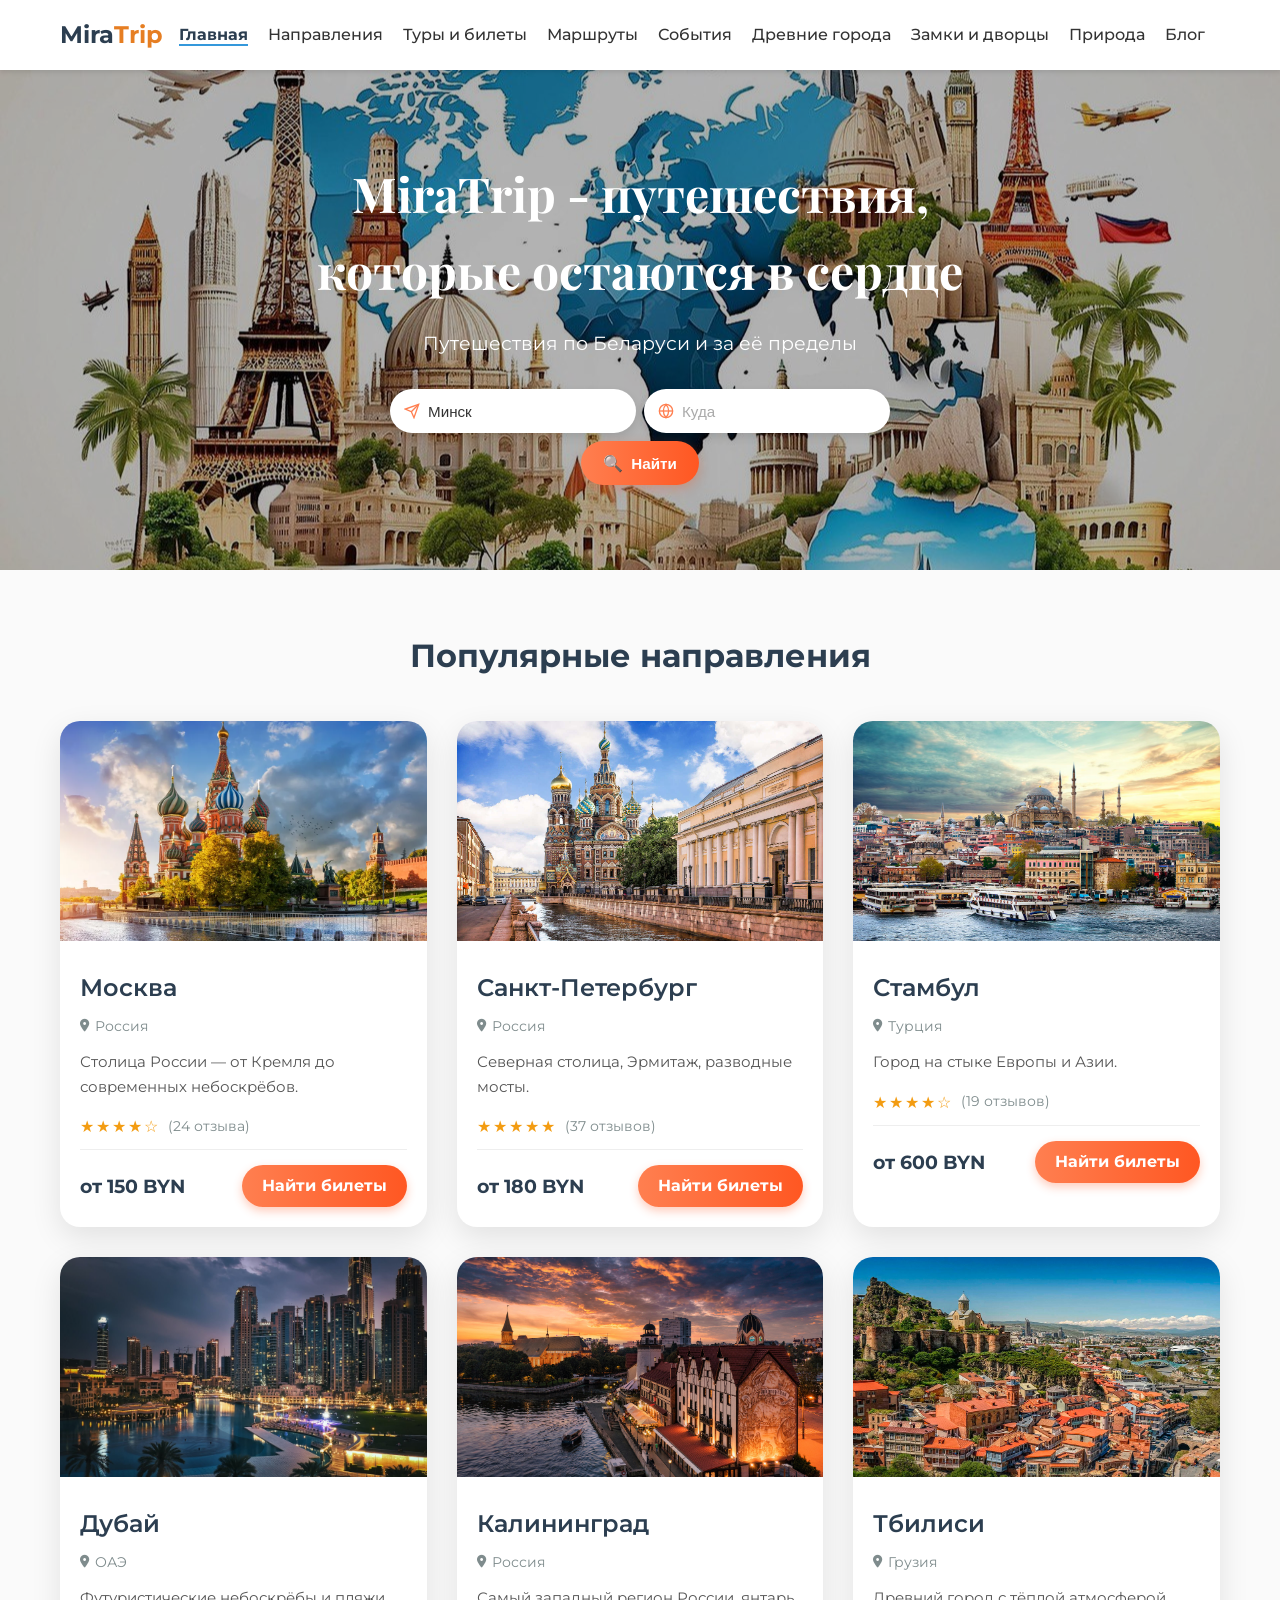
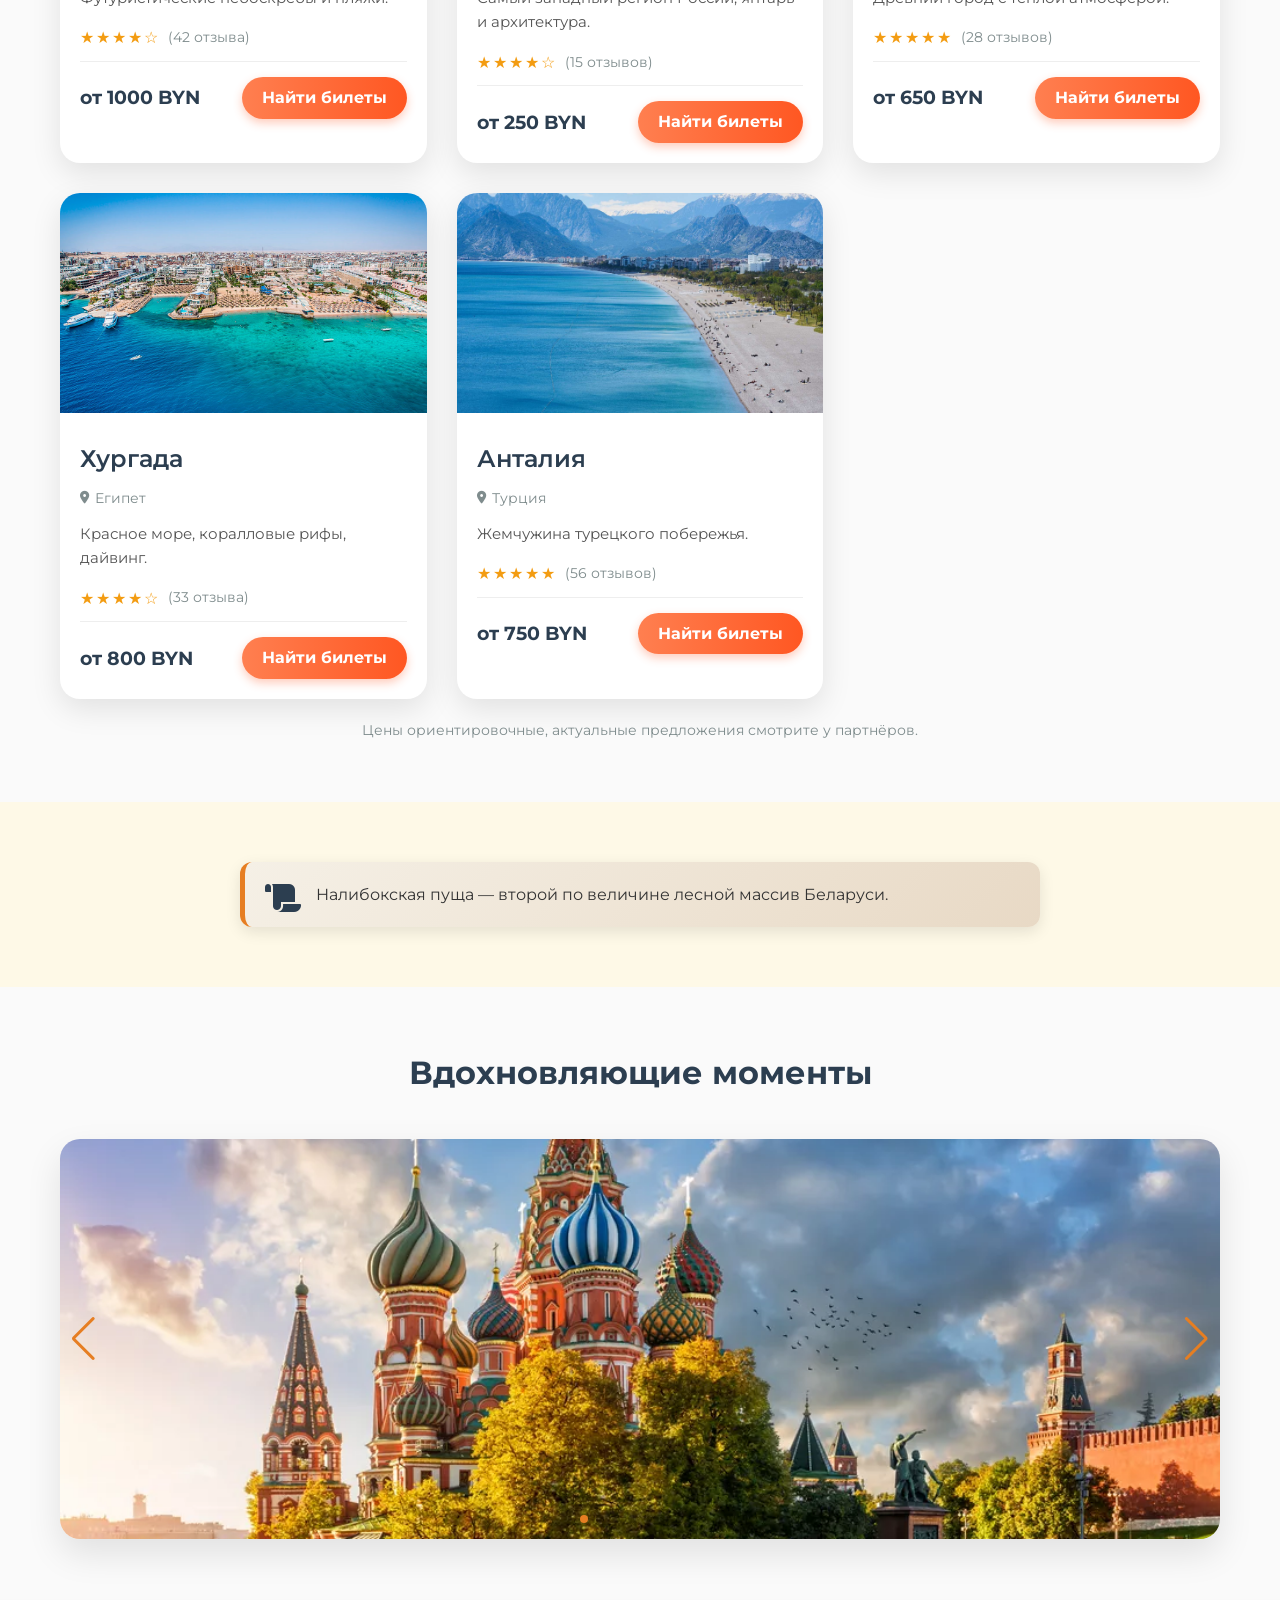
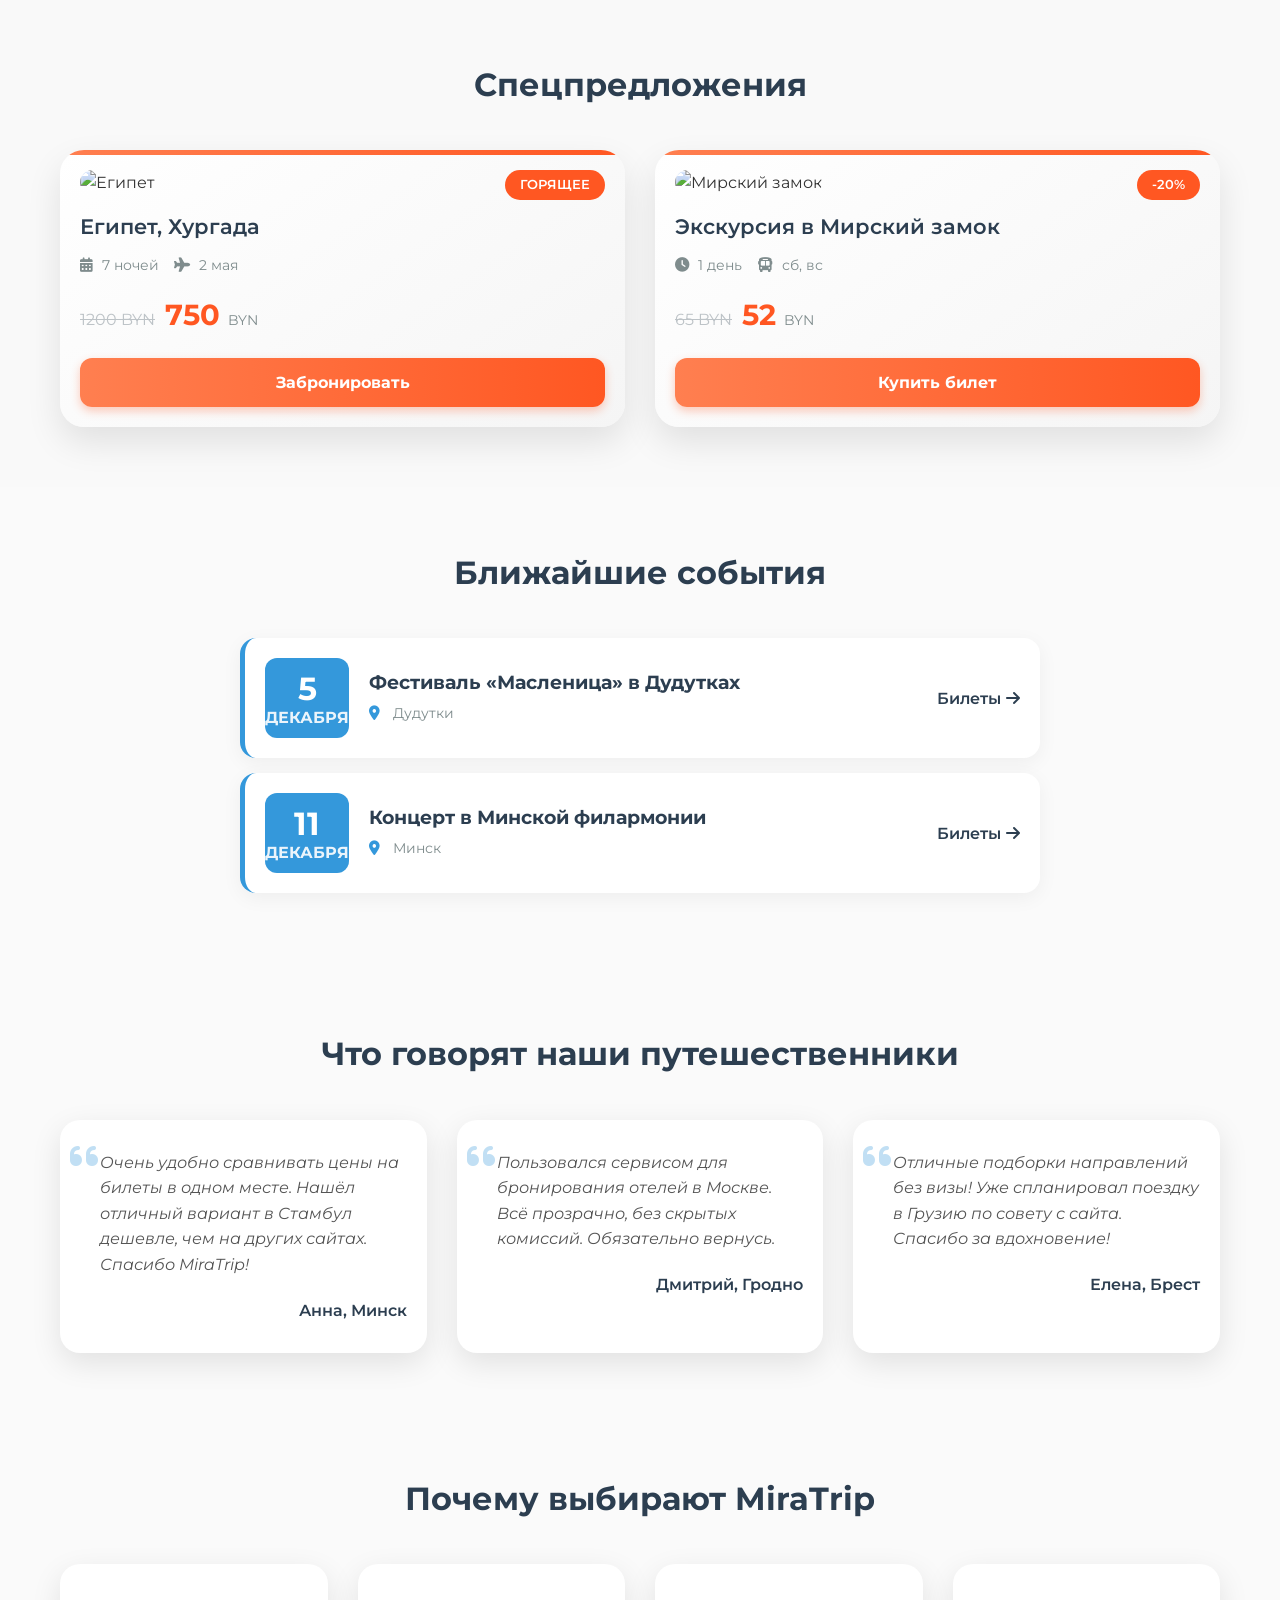
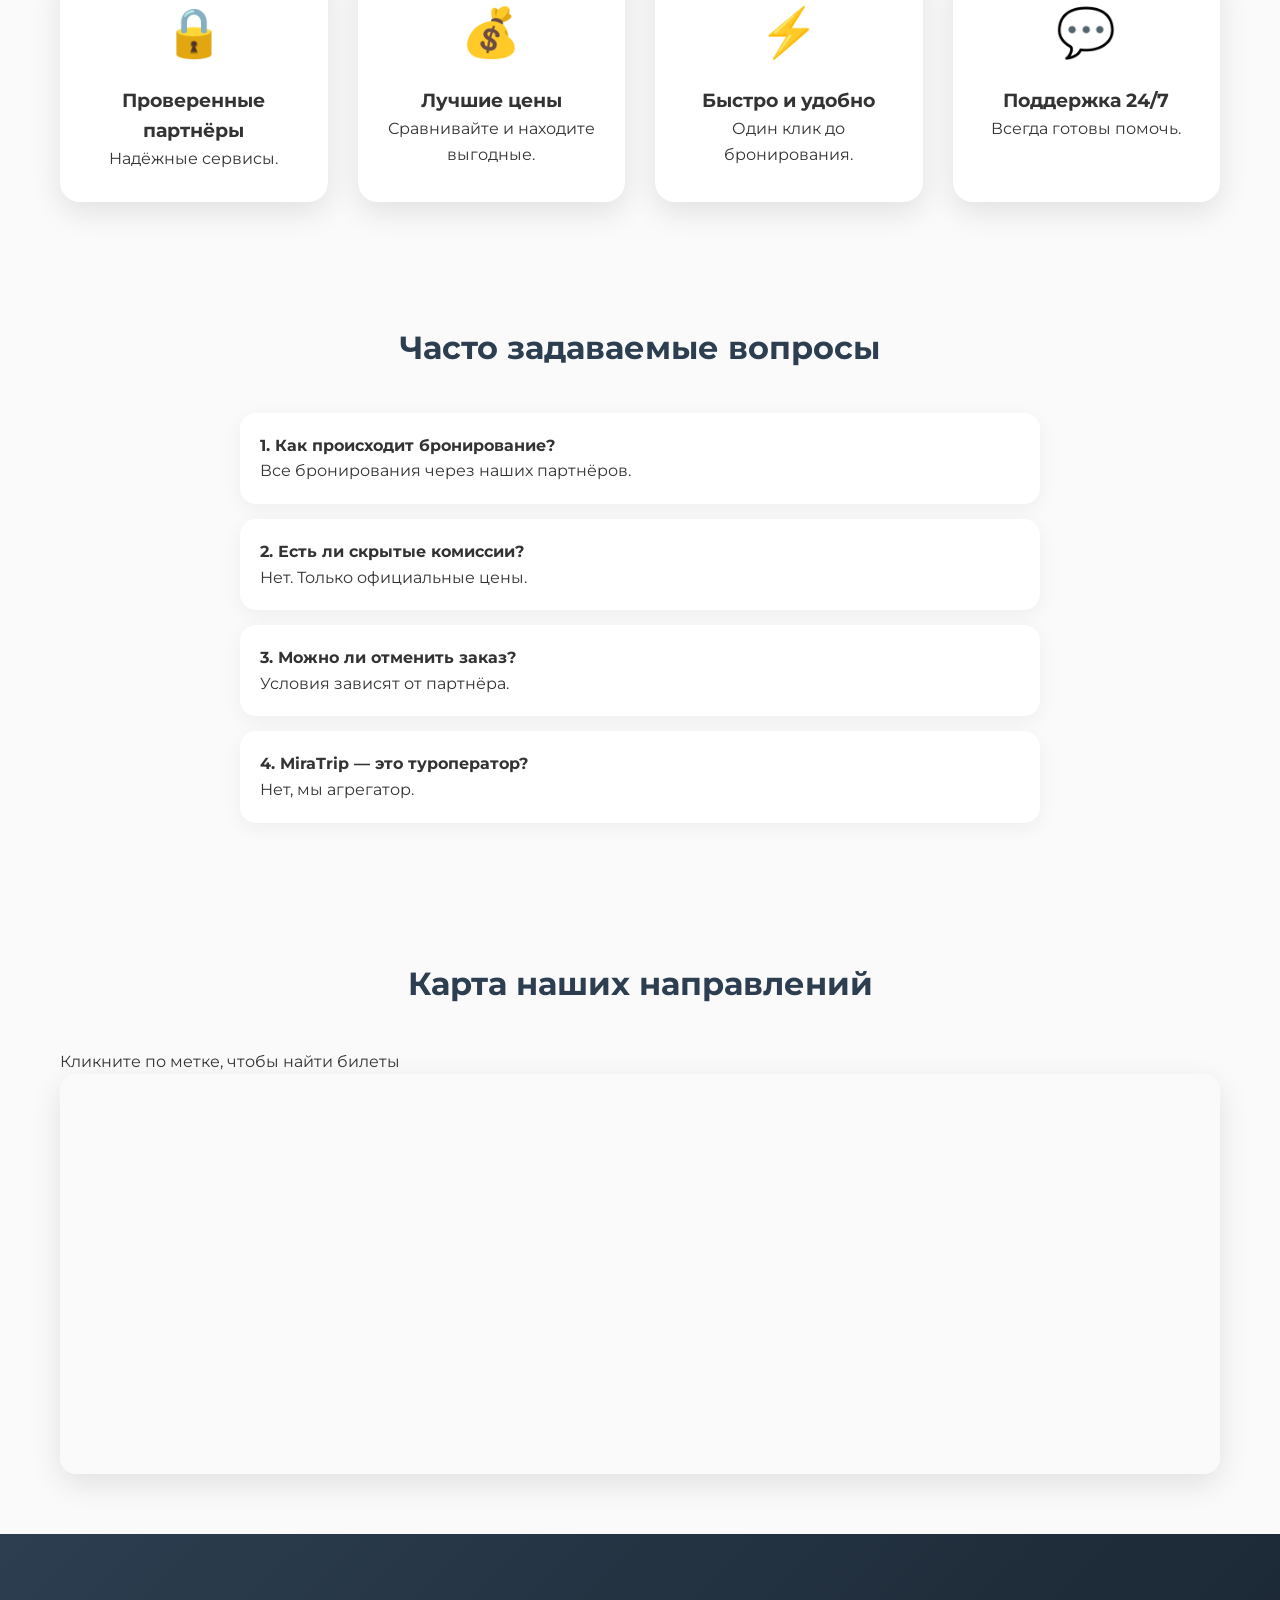
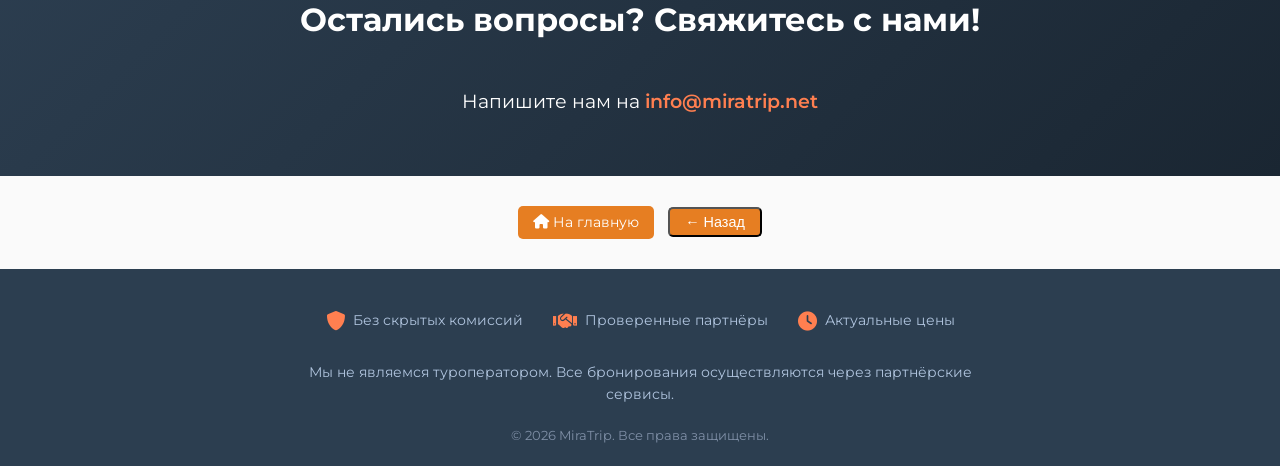
==== commit 8488f050: "Обновил2" ====
--- a/index.html
+++ b/index.html
@@ -24,61 +24,10 @@
     <!-- Относительный путь к CSS -->
     <link rel="stylesheet" href="css/style.css">
 
-    <!-- Жёсткие стили для формы поиска на мобильных -->
+    <!-- Единственный стиль для логотипа (чтобы курсор был pointer) -->
     <style>
         .logo {
             cursor: pointer;
-        }
-        @media (max-width: 768px) {
-            .hero__content .search-container,
-            .search-container {
-                max-width: 280px !important;
-                width: 100% !important;
-                margin-left: auto !important;
-                margin-right: auto !important;
-                padding: 0 !important;
-                background: transparent !important;
-            }
-            .hero__content .search-form,
-            .search-form {
-                flex-direction: column !important;
-                gap: 5px !important;
-                width: 100% !important;
-            }
-            .hero__content .search-form__input,
-            .hero__content .search-form__btn,
-            .search-form__input,
-            .search-form__btn {
-                width: 100% !important;
-                min-width: 0 !important;
-                padding: 8px 12px !important;
-                font-size: 0.9rem !important;
-                box-sizing: border-box !important;
-                border-radius: 5px !important;
-            }
-            .hero__content .search-form__btn,
-            .search-form__btn {
-                background: #e67e22 !important;
-                color: #fff !important;
-                font-weight: 600 !important;
-            }
-            .hero__content {
-                padding-left: 10px !important;
-                padding-right: 10px !important;
-            }
-        }
-        @media (max-width: 480px) {
-            .hero__content .search-container,
-            .search-container {
-                max-width: 220px !important;
-            }
-            .hero__content .search-form__input,
-            .hero__content .search-form__btn,
-            .search-form__input,
-            .search-form__btn {
-                padding: 6px 10px !important;
-                font-size: 0.85rem !important;
-            }
         }
     </style>
 </head>
--- a/css/style.css
+++ b/css/style.css
@@ -740,4 +740,133 @@
         width: 100%;
         text-align: center;
     }
+}
+
+/* ===== НОВЫЙ СТИЛЬНЫЙ ПОИСК (КОРОТКИЙ И КОМПАКТНЫЙ) ===== */
+.search-container {
+    max-width: 500px;
+    margin: 0 auto;
+}
+
+.search-form {
+    display: flex;
+    flex-wrap: wrap;
+    gap: 8px;
+    justify-content: center;
+    align-items: center;
+}
+
+.search-form__input {
+    flex: 1 1 150px;
+    padding: 10px 15px 10px 38px;
+    border: none;
+    border-radius: 30px;
+    background-color: #fff;
+    box-shadow: 0 4px 10px rgba(0,0,0,0.1);
+    font-size: 0.95rem;
+    transition: all 0.3s ease;
+    outline: none;
+    color: #333;
+    height: 44px;
+}
+
+/* Иконка самолёта для поля "Откуда" */
+.search-form__input[name="origin"] {
+    background-image: url('data:image/svg+xml;utf8,<svg xmlns="http://www.w3.org/2000/svg" width="16" height="16" viewBox="0 0 24 24" fill="none" stroke="%23ff7f50" stroke-width="2"><line x1="22" y1="2" x2="11" y2="13"/><polygon points="22 2 15 22 11 13 2 9 22 2"/></svg>');
+    background-repeat: no-repeat;
+    background-position: 14px center;
+    background-size: 16px;
+}
+
+/* Иконка глобуса для поля "Куда" */
+.search-form__input[id="destination-input"] {
+    background-image: url('data:image/svg+xml;utf8,<svg xmlns="http://www.w3.org/2000/svg" width="16" height="16" viewBox="0 0 24 24" fill="none" stroke="%23ff7f50" stroke-width="2"><circle cx="12" cy="12" r="10"/><line x1="2" y1="12" x2="22" y2="12"/><path d="M12 2a15.3 15.3 0 0 1 4 10 15.3 15.3 0 0 1-4 10 15.3 15.3 0 0 1-4-10 15.3 15.3 0 0 1 4-10z"/></svg>');
+    background-repeat: no-repeat;
+    background-position: 14px center;
+    background-size: 16px;
+}
+
+.search-form__input:hover,
+.search-form__input:focus {
+    box-shadow: 0 6px 16px rgba(0,0,0,0.15);
+    transform: translateY(-1px);
+}
+
+.search-form__input:focus {
+    box-shadow: 0 0 0 3px rgba(255,127,80,0.3);
+}
+
+.search-form__input::placeholder {
+    color: #aaa;
+    font-weight: 300;
+}
+
+/* Кнопка поиска в стиле ваших главных кнопок */
+.search-form__btn {
+    padding: 10px 22px;
+    background: linear-gradient(90deg, #ff7f50, #ff5722);
+    color: #fff;
+    border: none;
+    border-radius: 30px;
+    cursor: pointer;
+    font-weight: 700;
+    font-size: 0.95rem;
+    box-shadow: 0 4px 12px rgba(255,87,34,0.3);
+    display: inline-flex;
+    align-items: center;
+    justify-content: center;
+    gap: 8px;
+    white-space: nowrap;
+    height: 44px;
+    transition: all 0.3s ease;
+}
+
+.search-form__btn::before {
+    content: "🔍";
+    font-size: 1rem;
+    opacity: 0.9;
+}
+
+.search-form__btn:hover {
+    background: #ff5722;
+    box-shadow: 0 6px 16px rgba(255,87,34,0.4);
+    transform: translateY(-2px);
+}
+
+/* Мобильная адаптация для нового поиска */
+@media (max-width: 768px) {
+    .search-form {
+        flex-direction: column;
+        gap: 5px;
+    }
+    .search-form__input,
+    .search-form__btn {
+        width: 100%;
+        padding: 8px 12px 8px 32px;
+        font-size: 0.9rem;
+        height: 42px;
+    }
+    .search-form__btn {
+        padding: 8px 12px;
+    }
+    .search-form__input[name="origin"] {
+        background-position: 10px center;
+        background-size: 14px;
+    }
+    .search-form__input[id="destination-input"] {
+        background-position: 10px center;
+        background-size: 14px;
+    }
+}
+
+@media (max-width: 480px) {
+    .search-form__input,
+    .search-form__btn {
+        padding: 7px 10px 7px 30px;
+        font-size: 0.85rem;
+        height: 38px;
+    }
+    .search-form__btn {
+        padding: 7px 10px;
+    }
 }
